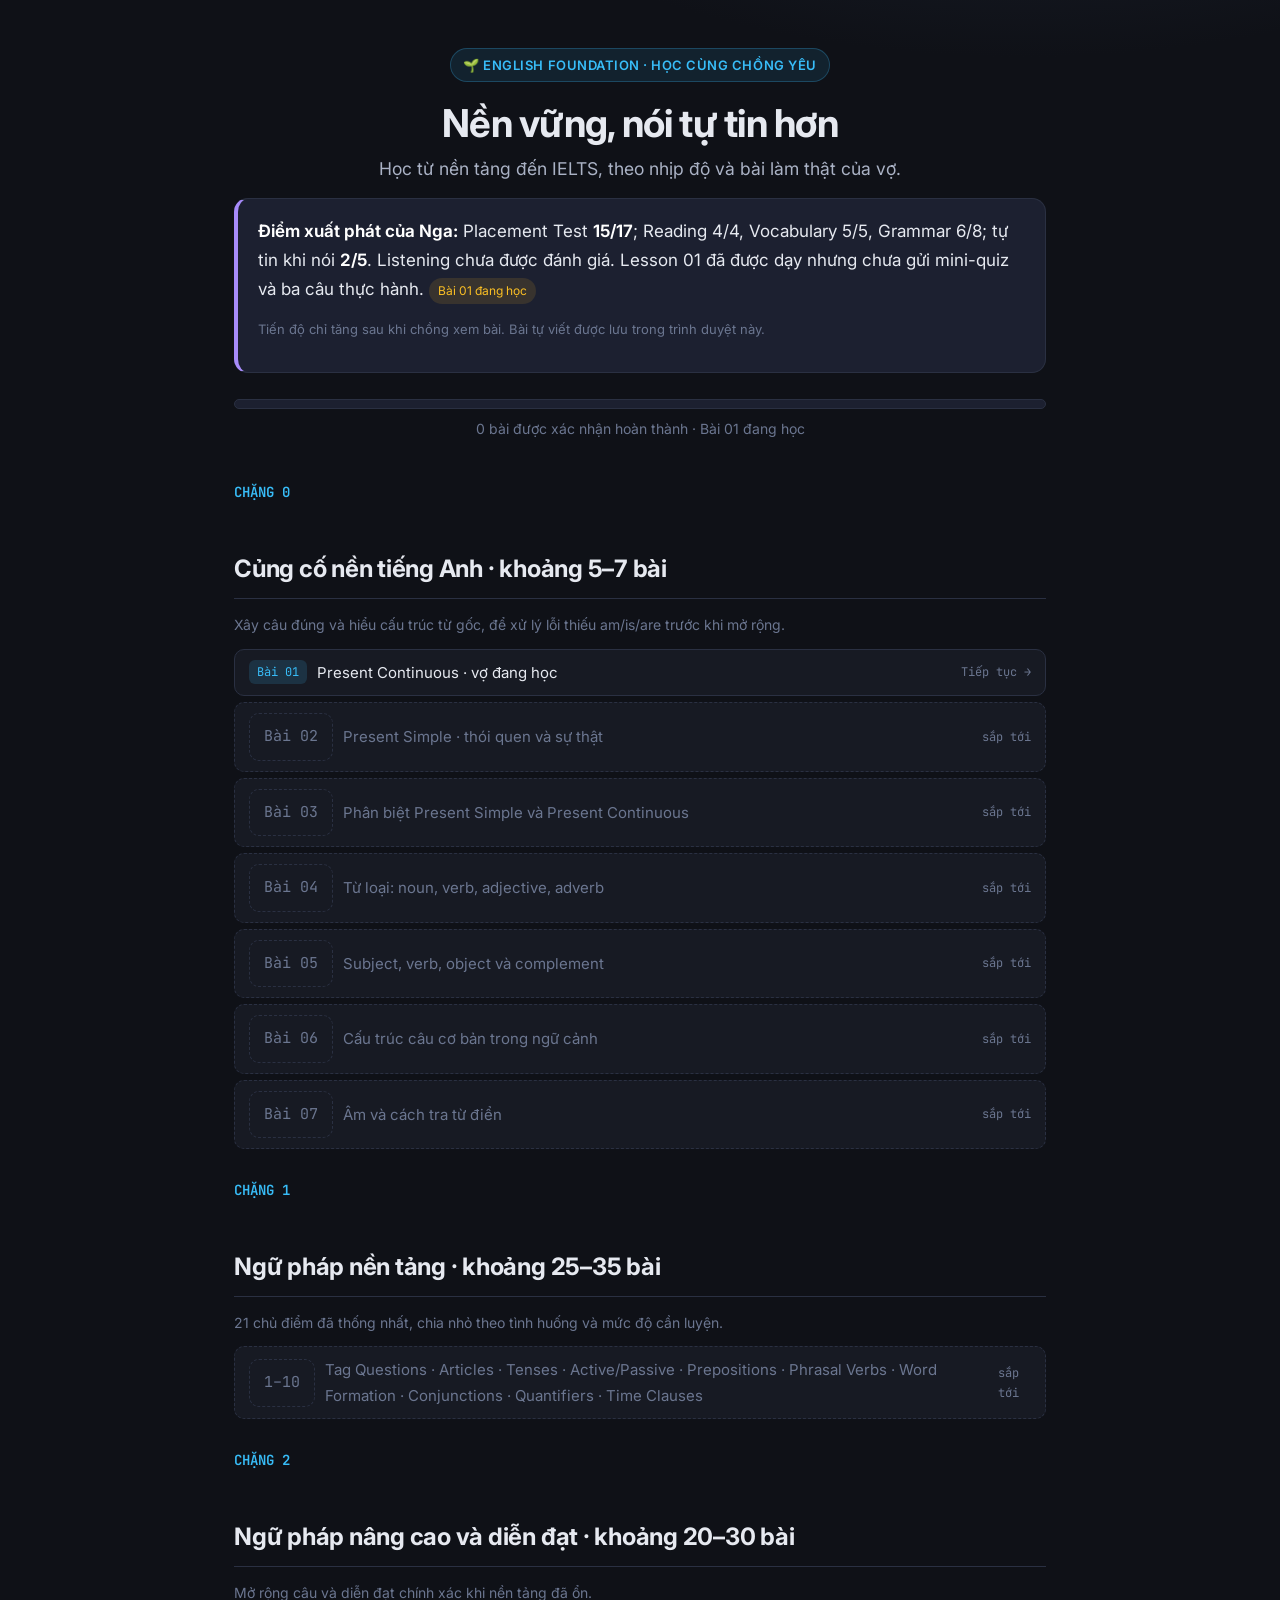
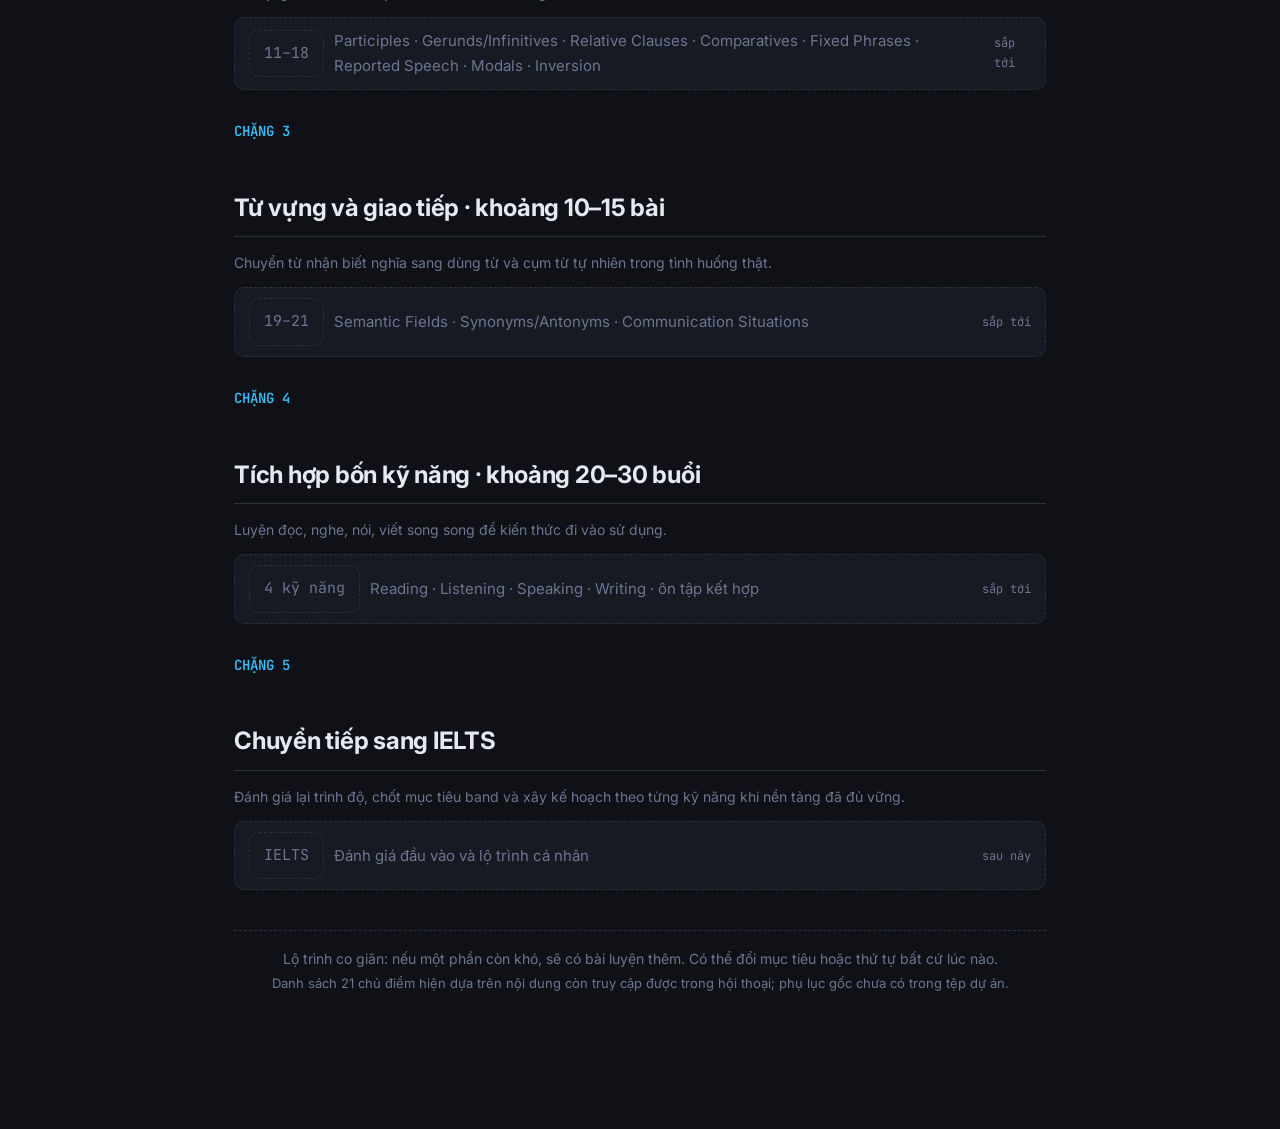
==== lessons/index.html @ 1e60ca02 "Bai 01 - Chang 0" ====
<!doctype html>
<html lang="vi">
  <head>
    <meta charset="UTF-8" />
    <meta name="viewport" content="width=device-width, initial-scale=1.0" />
    <title>English Foundation · Lộ trình của Nga</title>
    <link rel="preconnect" href="https://fonts.googleapis.com" />
    <link
      href="https://fonts.googleapis.com/css2?family=Inter:wght@400;500;600;700&family=JetBrains+Mono:wght@400;600&display=swap"
      rel="stylesheet"
    />
    <link rel="stylesheet" href="lesson.css" />
    <style>
      .hero {
        text-align: center;
        margin-bottom: 14px;
      }
      .hero h1 {
        font-size: 2.4rem;
      }
      .progress-wrap {
        margin: 26px 0 40px;
      }
      .progress-bar {
        height: 10px;
        background: var(--bg-card);
        border-radius: 999px;
        overflow: hidden;
        border: 1px solid var(--border);
      }
      .progress-fill {
        height: 100%;
        background: linear-gradient(90deg, var(--accent), var(--accent-2));
        border-radius: 999px;
        transition: width 0.3s;
      }
      .progress-label {
        text-align: center;
        color: var(--text-dim);
        font-size: 14px;
        margin-top: 8px;
      }
      .module {
        margin: 30px 0;
      }
      .module-head {
        display: flex;
        align-items: baseline;
        gap: 12px;
        margin-bottom: 4px;
      }
      .module-num {
        font-family: var(--mono);
        color: var(--accent);
        font-weight: 600;
        font-size: 14px;
      }
      .module-head h2 {
        border: none;
        margin: 14px 0 2px;
        padding: 0;
        font-size: 1.35rem;
      }
      .module-why {
        color: var(--text-dim);
        font-size: 14px;
        margin: 0 0 12px;
      }
      .lessons-list {
        list-style: none;
        padding: 0;
        margin: 0;
      }
      .lessons-list li {
        margin: 6px 0;
      }
      .lessons-list a,
      .lessons-list span.soon {
        display: flex;
        align-items: center;
        gap: 10px;
        padding: 10px 14px;
        border-radius: 10px;
        border: 1px solid var(--border);
        background: var(--bg-soft);
        font-size: 15px;
      }
      .lessons-list a {
        color: var(--text);
      }
      .lessons-list a:hover {
        border-color: var(--accent);
        background: var(--bg-card);
      }
      .lessons-list span.soon {
        color: var(--text-dim);
        border-style: dashed;
      }
      .badge {
        font-family: var(--mono);
        font-size: 12px;
        padding: 2px 8px;
        border-radius: 6px;
        flex-shrink: 0;
      }
      .badge.done {
        background: rgba(74, 222, 128, 0.15);
        color: var(--green);
      }
      .badge.now {
        background: rgba(56, 189, 248, 0.15);
        color: var(--accent);
      }
      .badge.soon {
        background: #232838;
        color: var(--text-dim);
      }
      .lcount {
        margin-left: auto;
        font-size: 12px;
        color: var(--text-dim);
        font-family: var(--mono);
      }
      .intro-card {
        background: var(--bg-card);
        border: 1px solid var(--border);
        border-left: 4px solid var(--accent-2);
        border-radius: var(--radius);
        padding: 18px 20px;
        margin-bottom: 10px;
      }
      .status-pill {
        display: inline-flex;
        padding: 3px 9px;
        border-radius: 999px;
        background: rgba(251, 191, 36, 0.12);
        color: var(--amber);
        font-size: 12px;
      }
      .tiny {
        font-size: 13px;
        color: var(--text-dim);
      }
    </style>
  </head>
  <body>
    <div class="wrap">
      <div class="hero">
        <span class="lesson-tag">🌱 English Foundation · Học cùng chồng yêu</span>
        <h1>Nền vững, nói tự tin hơn</h1>
        <p class="subtitle">
          Học từ nền tảng đến IELTS, theo nhịp độ và bài làm thật của vợ.
        </p>
      </div>
      <div class="intro-card">
        <strong>Điểm xuất phát của Nga:</strong> Placement Test
        <strong>15/17</strong>; Reading 4/4, Vocabulary 5/5, Grammar 6/8; tự tin
        khi nói <strong>2/5</strong>. Listening chưa được đánh giá. Lesson 01 đã
        được dạy nhưng chưa gửi mini-quiz và ba câu thực hành.
        <span class="status-pill" id="lesson-status">Bài 01 đang học</span>
        <p class="tiny">
          Tiến độ chỉ tăng sau khi chồng xem bài. Bài tự viết được lưu trong
          trình duyệt này.
        </p>
      </div>
      <div class="progress-wrap">
        <div class="progress-bar">
          <div class="progress-fill" id="progress" style="width: 0%"></div>
        </div>
        <div class="progress-label" id="progress-label">
          0 bài được xác nhận hoàn thành · Bài 01 đang học
        </div>
      </div>
      <div class="module">
        <div class="module-head"><span class="module-num">CHẶNG 0</span></div>
        <h2>Củng cố nền tiếng Anh · khoảng 5–7 bài</h2>
        <p class="module-why">
          Xây câu đúng và hiểu cấu trúc từ gốc, để xử lý lỗi thiếu am/is/are
          trước khi mở rộng.
        </p>
        <ul class="lessons-list">
          <li>
            <a href="0001-present-continuous.html"
              ><span class="badge now">Bài 01</span> Present Continuous · vợ
              đang học
              <span class="lcount" id="attempt-status">Tiếp tục →</span></a
            >
          </li>
          <li>
            <span class="soon"
              ><span class="badge soon">Bài 02</span> Present Simple · thói quen
              và sự thật <span class="lcount">sắp tới</span></span
            >
          </li>
          <li>
            <span class="soon"
              ><span class="badge soon">Bài 03</span> Phân biệt Present Simple
              và Present Continuous <span class="lcount">sắp tới</span></span
            >
          </li>
          <li>
            <span class="soon"
              ><span class="badge soon">Bài 04</span> Từ loại: noun, verb,
              adjective, adverb <span class="lcount">sắp tới</span></span
            >
          </li>
          <li>
            <span class="soon"
              ><span class="badge soon">Bài 05</span> Subject, verb, object và
              complement <span class="lcount">sắp tới</span></span
            >
          </li>
          <li>
            <span class="soon"
              ><span class="badge soon">Bài 06</span> Cấu trúc câu cơ bản trong
              ngữ cảnh <span class="lcount">sắp tới</span></span
            >
          </li>
          <li>
            <span class="soon"
              ><span class="badge soon">Bài 07</span> Âm và cách tra từ điển
              <span class="lcount">sắp tới</span></span
            >
          </li>
        </ul>
      </div>
      <div class="module">
        <div class="module-head"><span class="module-num">CHẶNG 1</span></div>
        <h2>Ngữ pháp nền tảng · khoảng 25–35 bài</h2>
        <p class="module-why">
          21 chủ điểm đã thống nhất, chia nhỏ theo tình huống và mức độ cần
          luyện.
        </p>
        <ul class="lessons-list">
          <li>
            <span class="soon"
              ><span class="badge soon">1–10</span> Tag Questions · Articles ·
              Tenses · Active/Passive · Prepositions · Phrasal Verbs · Word
              Formation · Conjunctions · Quantifiers · Time Clauses
              <span class="lcount">sắp tới</span></span
            >
          </li>
        </ul>
      </div>
      <div class="module">
        <div class="module-head"><span class="module-num">CHẶNG 2</span></div>
        <h2>Ngữ pháp nâng cao và diễn đạt · khoảng 20–30 bài</h2>
        <p class="module-why">
          Mở rộng câu và diễn đạt chính xác khi nền tảng đã ổn.
        </p>
        <ul class="lessons-list">
          <li>
            <span class="soon"
              ><span class="badge soon">11–18</span> Participles ·
              Gerunds/Infinitives · Relative Clauses · Comparatives · Fixed
              Phrases · Reported Speech · Modals · Inversion
              <span class="lcount">sắp tới</span></span
            >
          </li>
        </ul>
      </div>
      <div class="module">
        <div class="module-head"><span class="module-num">CHẶNG 3</span></div>
        <h2>Từ vựng và giao tiếp · khoảng 10–15 bài</h2>
        <p class="module-why">
          Chuyển từ nhận biết nghĩa sang dùng từ và cụm từ tự nhiên trong tình
          huống thật.
        </p>
        <ul class="lessons-list">
          <li>
            <span class="soon"
              ><span class="badge soon">19–21</span> Semantic Fields ·
              Synonyms/Antonyms · Communication Situations
              <span class="lcount">sắp tới</span></span
            >
          </li>
        </ul>
      </div>
      <div class="module">
        <div class="module-head"><span class="module-num">CHẶNG 4</span></div>
        <h2>Tích hợp bốn kỹ năng · khoảng 20–30 buổi</h2>
        <p class="module-why">
          Luyện đọc, nghe, nói, viết song song để kiến thức đi vào sử dụng.
        </p>
        <ul class="lessons-list">
          <li>
            <span class="soon"
              ><span class="badge soon">4 kỹ năng</span> Reading · Listening ·
              Speaking · Writing · ôn tập kết hợp
              <span class="lcount">sắp tới</span></span
            >
          </li>
        </ul>
      </div>
      <div class="module">
        <div class="module-head"><span class="module-num">CHẶNG 5</span></div>
        <h2>Chuyển tiếp sang IELTS</h2>
        <p class="module-why">
          Đánh giá lại trình độ, chốt mục tiêu band và xây kế hoạch theo từng kỹ
          năng khi nền tảng đã đủ vững.
        </p>
        <ul class="lessons-list">
          <li>
            <span class="soon"
              ><span class="badge soon">IELTS</span> Đánh giá đầu vào và lộ
              trình cá nhân <span class="lcount">sau này</span></span
            >
          </li>
        </ul>
      </div>
      <p class="try-it" style="text-align: center; margin-top: 40px">
        Lộ trình co giãn: nếu một phần còn khó, sẽ có bài luyện thêm. Có thể đổi
        mục tiêu hoặc thứ tự bất cứ lúc nào.<br /><span class="tiny"
          >Danh sách 21 chủ điểm hiện dựa trên nội dung còn truy cập được trong
          hội thoại; phụ lục gốc chưa có trong tệp dự án.</span
        >
      </p>
    </div>
    <script>
      (() => {
        const key = "ielts-foundation-progress-v1";
        let s = {};
        try {
          s = JSON.parse(localStorage.getItem(key) || "{}");
        } catch {}
        const a = s.lesson01 || {},
          label = document.getElementById("attempt-status"),
          pill = document.getElementById("lesson-status");
        if (a.submitted) {
          label.textContent = "Đã lưu · chờ vợ gửi chồng";
          pill.textContent = "Bài 01 đã lưu";
        }
        if (a.reviewedComplete) {
          label.textContent = "Đã hoàn thành ✓";
          pill.textContent = "Bài 01 hoàn thành";
          pill.style.background = "rgba(74,222,128,.15)";
          pill.style.color = "var(--green)";
          document.getElementById("progress").style.width = "1%";
          document.getElementById("progress-label").textContent =
            "1 bài được xác nhận hoàn thành · lộ trình tiếp tục co giãn";
        } else
          document.getElementById("progress-label").textContent = a.submitted
            ? "Bài 01 đã lưu trên thiết bị · đang chờ chồng đánh giá · chưa tính hoàn thành"
            : "0 bài được xác nhận hoàn thành · Bài 01 đang học";
      })();
    </script>
  </body>
</html>
---- lessons/lesson.css ----
/* ===== lesson.css — style dùng chung cho mọi bài học SQL ===== */
:root {
  --bg: #0f1117;
  --bg-soft: #171a23;
  --bg-card: #1c2030;
  --border: #2a3042;
  --text: #e6e9f0;
  --text-soft: #aab2c5;
  --text-dim: #6b7690;
  --accent: #38bdf8; /* xanh dương sáng — màu chủ đạo */
  --accent-2: #a78bfa; /* tím — phụ */
  --green: #4ade80;
  --amber: #fbbf24;
  --red: #f87171;
  --pink: #f472b6;
  --radius: 14px;
  --mono:
    "JetBrains Mono", "SF Mono", "Fira Code", ui-monospace, Menlo, monospace;
  --sans:
    "Inter", -apple-system, BlinkMacSystemFont, "Segoe UI", Roboto, sans-serif;
}

* {
  box-sizing: border-box;
}

html {
  scroll-behavior: smooth;
}

body {
  margin: 0;
  font-family: var(--sans);
  background: radial-gradient(
    1200px 600px at 80% -10%,
    #1d2433 0%,
    var(--bg) 55%
  );
  color: var(--text);
  line-height: 1.7;
  font-size: 17px;
  -webkit-font-smoothing: antialiased;
}

.wrap {
  max-width: 860px;
  margin: 0 auto;
  padding: 48px 24px 120px;
}

/* ----- header bài học ----- */
.lesson-tag {
  display: inline-flex;
  align-items: center;
  gap: 8px;
  font-size: 13px;
  font-weight: 600;
  letter-spacing: 0.04em;
  text-transform: uppercase;
  color: var(--accent);
  background: rgba(56, 189, 248, 0.1);
  border: 1px solid rgba(56, 189, 248, 0.25);
  padding: 5px 12px;
  border-radius: 999px;
}
h1 {
  font-size: 2.1rem;
  line-height: 1.2;
  margin: 18px 0 8px;
  letter-spacing: -0.02em;
}
.subtitle {
  color: var(--text-soft);
  font-size: 1.1rem;
  margin: 0 0 8px;
}
.meta-line {
  color: var(--text-dim);
  font-size: 0.92rem;
  margin-bottom: 28px;
}

h2 {
  font-size: 1.5rem;
  margin: 44px 0 14px;
  letter-spacing: -0.01em;
  padding-bottom: 8px;
  border-bottom: 1px solid var(--border);
}
h3 {
  font-size: 1.2rem;
  margin: 30px 0 10px;
  color: #f0f2f7;
}
p {
  margin: 14px 0;
  color: var(--text);
}
a {
  color: var(--accent);
  text-decoration: none;
  border-bottom: 1px solid rgba(56, 189, 248, 0.3);
}
a:hover {
  border-bottom-color: var(--accent);
}
strong {
  color: #fff;
  font-weight: 650;
}
ul,
ol {
  padding-left: 22px;
}
li {
  margin: 7px 0;
}
code {
  font-family: var(--mono);
  font-size: 0.9em;
  background: #232838;
  color: #ffd9a8;
  padding: 2px 6px;
  border-radius: 6px;
}

/* ----- khối code + nút copy ----- */
.code-block {
  position: relative;
  margin: 20px 0;
}
/* Thanh header của khối code: nhãn ngôn ngữ bên trái + nút Copy bên phải */
.code-block > .code-label {
  display: flex;
  align-items: center;
  gap: 12px;
  font-family: var(--mono);
  font-size: 12px;
  color: var(--text-dim);
  background: #11141d;
  border: 1px solid var(--border);
  border-bottom: none;
  padding: 6px 10px 6px 14px;
  border-radius: 10px 10px 0 0;
}
pre {
  margin: 0;
  background: #11141d;
  border: 1px solid var(--border);
  border-radius: 10px;
  padding: 18px 18px;
  overflow-x: auto;
  font-family: var(--mono);
  font-size: 14.5px;
  line-height: 1.65;
}
/* Khi có header phía trên: bỏ bo góc trên + viền trên của pre cho liền mạch */
.code-block > .code-label + pre {
  border-top: none;
  border-radius: 0 0 10px 10px;
}
pre code {
  background: none;
  color: #e6e9f0;
  padding: 0;
  font-size: inherit;
}
/* tô màu SQL nhẹ qua class thủ công */
.kw {
  color: #7dd3fc;
  font-weight: 600;
} /* keyword */
.fn {
  color: #c4b5fd;
} /* function */
.str {
  color: #86efac;
} /* string */
.num {
  color: #fca5a5;
} /* number */
.cmt {
  color: #5b6478;
  font-style: italic;
} /* comment tiếng Việt */
.tbl {
  color: #fcd34d;
} /* tên bảng/cột nhấn */

/* Nút Copy nằm GỌN trong thanh header, đẩy sang phải, cách lề một chút */
.copy-btn {
  margin-left: auto;
  flex-shrink: 0;
  line-height: 1;
  font-family: var(--sans);
  font-size: 12px;
  font-weight: 600;
  color: var(--text-soft);
  background: #232838;
  border: 1px solid var(--border);
  padding: 4px 10px;
  border-radius: 7px;
  cursor: pointer;
  transition: all 0.15s;
}
.copy-btn:hover {
  color: #fff;
  border-color: var(--accent);
}
.copy-btn.copied {
  color: var(--green);
  border-color: var(--green);
}

/* ----- callout ----- */
.callout {
  border-radius: var(--radius);
  padding: 16px 18px;
  margin: 22px 0;
  border: 1px solid var(--border);
  background: var(--bg-card);
}
.callout .ct {
  font-weight: 700;
  margin-bottom: 6px;
  display: flex;
  align-items: center;
  gap: 8px;
}
.callout p:first-of-type {
  margin-top: 0;
}
.callout p:last-child {
  margin-bottom: 0;
}
.callout.why {
  border-left: 4px solid var(--accent);
}
.callout.warn {
  border-left: 4px solid var(--amber);
  background: rgba(251, 191, 36, 0.06);
}
.callout.danger {
  border-left: 4px solid var(--red);
  background: rgba(248, 113, 113, 0.06);
}
.callout.tip {
  border-left: 4px solid var(--green);
  background: rgba(74, 222, 128, 0.06);
}
.callout.bridge {
  border-left: 4px solid var(--accent-2);
  background: rgba(167, 139, 250, 0.07);
}

/* ----- bảng minh hoạ dữ liệu ----- */
table.data {
  border-collapse: collapse;
  width: 100%;
  margin: 18px 0;
  font-size: 14.5px;
}
table.data th,
table.data td {
  border: 1px solid var(--border);
  padding: 8px 12px;
  text-align: left;
}
table.data th {
  background: #20283b;
  color: #cbd5e1;
  font-weight: 600;
}
table.data td {
  font-family: var(--mono);
  color: var(--text-soft);
}
table.data tr:nth-child(even) td {
  background: rgba(255, 255, 255, 0.015);
}
.nullcell {
  color: var(--text-dim);
  font-style: italic;
}

/* ----- quiz tương tác ----- */
.quiz {
  background: var(--bg-card);
  border: 1px solid var(--border);
  border-radius: var(--radius);
  padding: 22px;
  margin: 26px 0;
}
.quiz h3 {
  margin-top: 0;
}
.quiz .q {
  font-weight: 600;
  margin: 14px 0 10px;
}
.quiz .opt {
  display: block;
  width: 100%;
  text-align: left;
  margin: 8px 0;
  padding: 12px 14px;
  background: var(--bg-soft);
  border: 1px solid var(--border);
  border-radius: 10px;
  color: var(--text);
  font-family: var(--sans);
  font-size: 15px;
  cursor: pointer;
  transition: all 0.15s;
}
.quiz .opt:hover {
  border-color: var(--accent);
}
.quiz .opt.correct {
  border-color: var(--green);
  background: rgba(74, 222, 128, 0.12);
  color: #d9f9e3;
}
.quiz .opt.wrong {
  border-color: var(--red);
  background: rgba(248, 113, 113, 0.1);
  color: #fbd5d5;
}
.quiz .opt.disabled {
  pointer-events: none;
  opacity: 0.9;
}
.quiz .feedback {
  margin-top: 12px;
  padding: 12px 14px;
  border-radius: 10px;
  font-size: 14.5px;
  display: none;
}
.quiz .feedback.show {
  display: block;
}
.quiz .feedback.good {
  background: rgba(74, 222, 128, 0.1);
  border: 1px solid var(--green);
}
.quiz .feedback.bad {
  background: rgba(248, 113, 113, 0.1);
  border: 1px solid var(--red);
}

/* ----- điều hướng cuối bài ----- */
.next-box {
  margin: 40px 0 10px;
  padding: 20px 22px;
  border-radius: var(--radius);
  background: linear-gradient(
    135deg,
    rgba(56, 189, 248, 0.1),
    rgba(167, 139, 250, 0.08)
  );
  border: 1px solid var(--border);
}
.next-box .nl {
  font-size: 13px;
  text-transform: uppercase;
  letter-spacing: 0.05em;
  color: var(--accent);
  font-weight: 700;
}
.next-box .nt {
  font-size: 1.25rem;
  font-weight: 700;
  margin: 6px 0;
}
.next-box .nd {
  color: var(--text-soft);
  margin: 0;
}

.navbar {
  display: flex;
  justify-content: space-between;
  align-items: center;
  gap: 12px;
  margin-top: 30px;
  padding-top: 20px;
  border-top: 1px solid var(--border);
}
.navbar a {
  display: inline-flex;
  align-items: center;
  gap: 6px;
  padding: 9px 16px;
  border-radius: 10px;
  border: 1px solid var(--border);
  color: var(--text-soft);
  font-size: 14px;
  font-weight: 600;
}
.navbar a:hover {
  color: #fff;
  border-color: var(--accent);
  background: var(--bg-card);
}
.navbar a.disabled {
  opacity: 0.35;
  pointer-events: none;
}

/* ----- nút 🏠 nổi (do lesson-enhance.js chèn) ----- */
.home-fab {
  position: fixed;
  bottom: 24px;
  right: 24px;
  z-index: 50;
  width: 50px;
  height: 50px;
  border-radius: 50%;
  display: flex;
  align-items: center;
  justify-content: center;
  background: var(--bg-card);
  border: 1px solid var(--border);
  font-size: 22px;
  text-decoration: none;
  box-shadow: 0 8px 24px rgba(0, 0, 0, 0.4);
  transition: all 0.15s;
}
.home-fab:hover {
  border-color: var(--accent);
  transform: translateY(-2px);
}

.checklist {
  list-style: none;
  padding-left: 0;
}
.checklist li {
  padding-left: 30px;
  position: relative;
}
.checklist li::before {
  content: "✓";
  position: absolute;
  left: 0;
  color: var(--green);
  font-weight: 700;
}

.try-it {
  font-size: 14px;
  color: var(--text-dim);
  margin-top: 26px;
  padding-top: 16px;
  border-top: 1px dashed var(--border);
}

/* ----- print-friendly ----- */
@media print {
  body {
    background: #fff;
    color: #111;
  }
  .home-fab,
  .copy-btn,
  .navbar {
    display: none;
  }
  pre,
  .callout,
  .quiz,
  table.data th {
    background: #f5f5f5 !important;
    color: #111 !important;
  }
  a {
    color: #06c;
  }
}
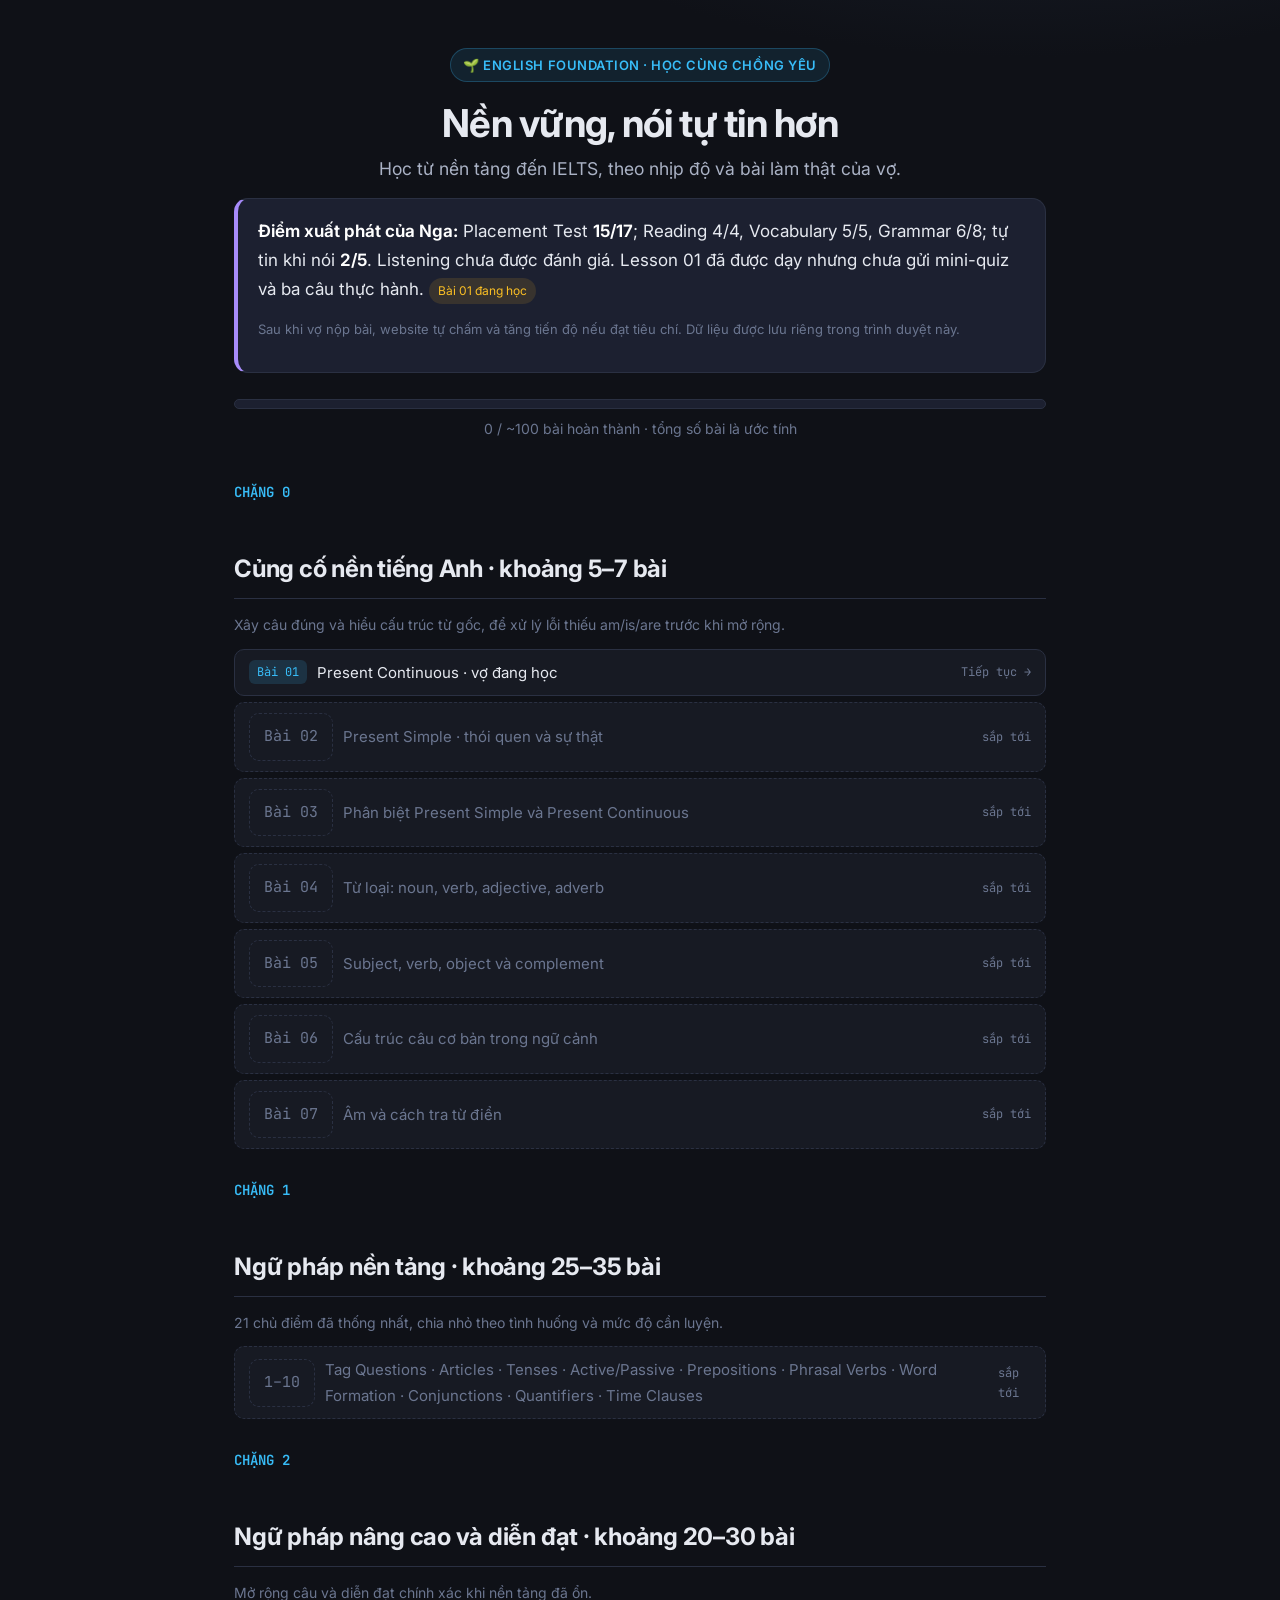
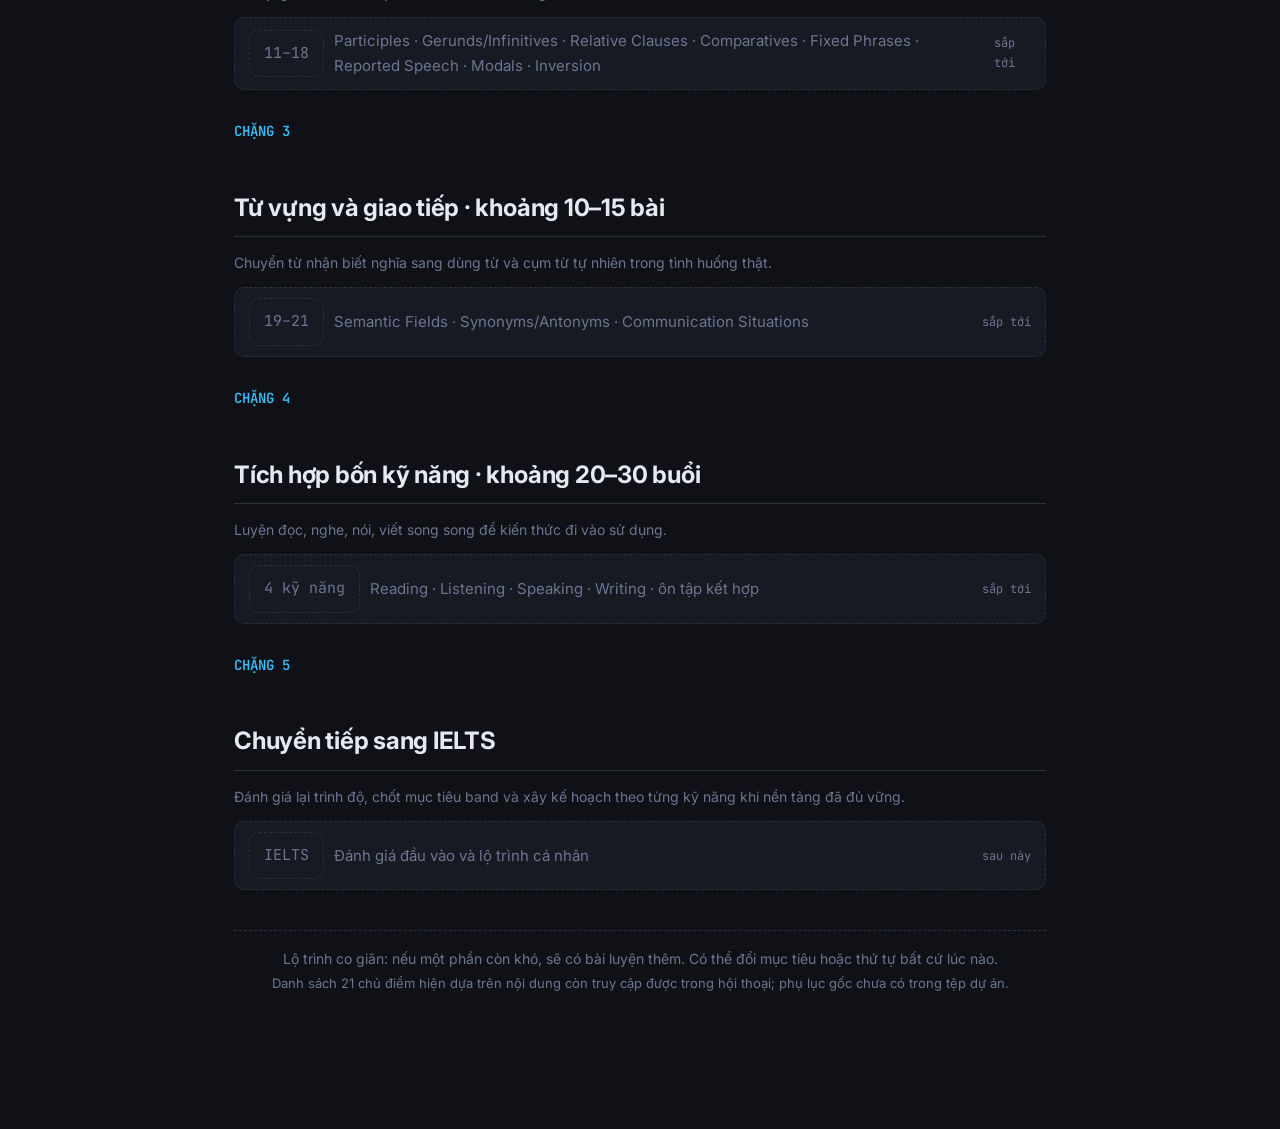
==== commit cb92ac12: "Update lesson content and progress tracking for improved user experience" ====
--- a/lessons/index.html
+++ b/lessons/index.html
@@ -146,7 +146,9 @@
   <body>
     <div class="wrap">
       <div class="hero">
-        <span class="lesson-tag">🌱 English Foundation · Học cùng chồng yêu</span>
+        <span class="lesson-tag"
+          >🌱 English Foundation · Học cùng chồng yêu</span
+        >
         <h1>Nền vững, nói tự tin hơn</h1>
         <p class="subtitle">
           Học từ nền tảng đến IELTS, theo nhịp độ và bài làm thật của vợ.
@@ -159,8 +161,8 @@
         được dạy nhưng chưa gửi mini-quiz và ba câu thực hành.
         <span class="status-pill" id="lesson-status">Bài 01 đang học</span>
         <p class="tiny">
-          Tiến độ chỉ tăng sau khi chồng xem bài. Bài tự viết được lưu trong
-          trình duyệt này.
+          Sau khi vợ nộp bài, website tự chấm và tăng tiến độ nếu đạt tiêu chí.
+          Dữ liệu được lưu riêng trong trình duyệt này.
         </p>
       </div>
       <div class="progress-wrap">
@@ -168,7 +170,7 @@
           <div class="progress-fill" id="progress" style="width: 0%"></div>
         </div>
         <div class="progress-label" id="progress-label">
-          0 bài được xác nhận hoàn thành · Bài 01 đang học
+          0 / ~100 bài hoàn thành · Bài 01 đang học
         </div>
       </div>
       <div class="module">
@@ -318,30 +320,45 @@
     </div>
     <script>
       (() => {
-        const key = "ielts-foundation-progress-v1";
+        const key = "ielts-foundation-progress-v1",
+          target = 100,
+          lessonId = "lesson01-present-continuous";
         let s = {};
         try {
           s = JSON.parse(localStorage.getItem(key) || "{}");
         } catch {}
         const a = s.lesson01 || {},
+          completed = s.completedLessonIds || [];
+        if (
+          (a.reviewedComplete || a.completed) &&
+          !completed.includes(lessonId)
+        )
+          completed.push(lessonId);
+        const count = completed.length,
+          pct = Math.min(100, Math.round((count / target) * 100)),
           label = document.getElementById("attempt-status"),
           pill = document.getElementById("lesson-status");
-        if (a.submitted) {
-          label.textContent = "Đã lưu · chờ vợ gửi chồng";
-          pill.textContent = "Bài 01 đã lưu";
-        }
-        if (a.reviewedComplete) {
-          label.textContent = "Đã hoàn thành ✓";
+        document.getElementById("progress").style.width = pct + "%";
+        document.getElementById("progress-label").textContent =
+          count + " / ~" + target + " bài hoàn thành · tổng số bài là ước tính";
+        if (completed.includes(lessonId)) {
+          label.textContent = "Đã tự chấm đạt ✓";
           pill.textContent = "Bài 01 hoàn thành";
           pill.style.background = "rgba(74,222,128,.15)";
           pill.style.color = "var(--green)";
-          document.getElementById("progress").style.width = "1%";
+        } else if (a.submitted) {
+          label.textContent = "Đã tự chấm · cần làm lại";
+          pill.textContent = "Bài 01 cần luyện tiếp";
           document.getElementById("progress-label").textContent =
-            "1 bài được xác nhận hoàn thành · lộ trình tiếp tục co giãn";
-        } else
-          document.getElementById("progress-label").textContent = a.submitted
-            ? "Bài 01 đã lưu trên thiết bị · đang chờ chồng đánh giá · chưa tính hoàn thành"
-            : "0 bài được xác nhận hoàn thành · Bài 01 đang học";
+            count +
+            " / ~" +
+            target +
+            " bài hoàn thành · Bài 01 chưa đạt tiêu chí";
+        }
+        localStorage.setItem(
+          key,
+          JSON.stringify({ ...s, completedLessonIds: completed }),
+        );
       })();
     </script>
   </body>
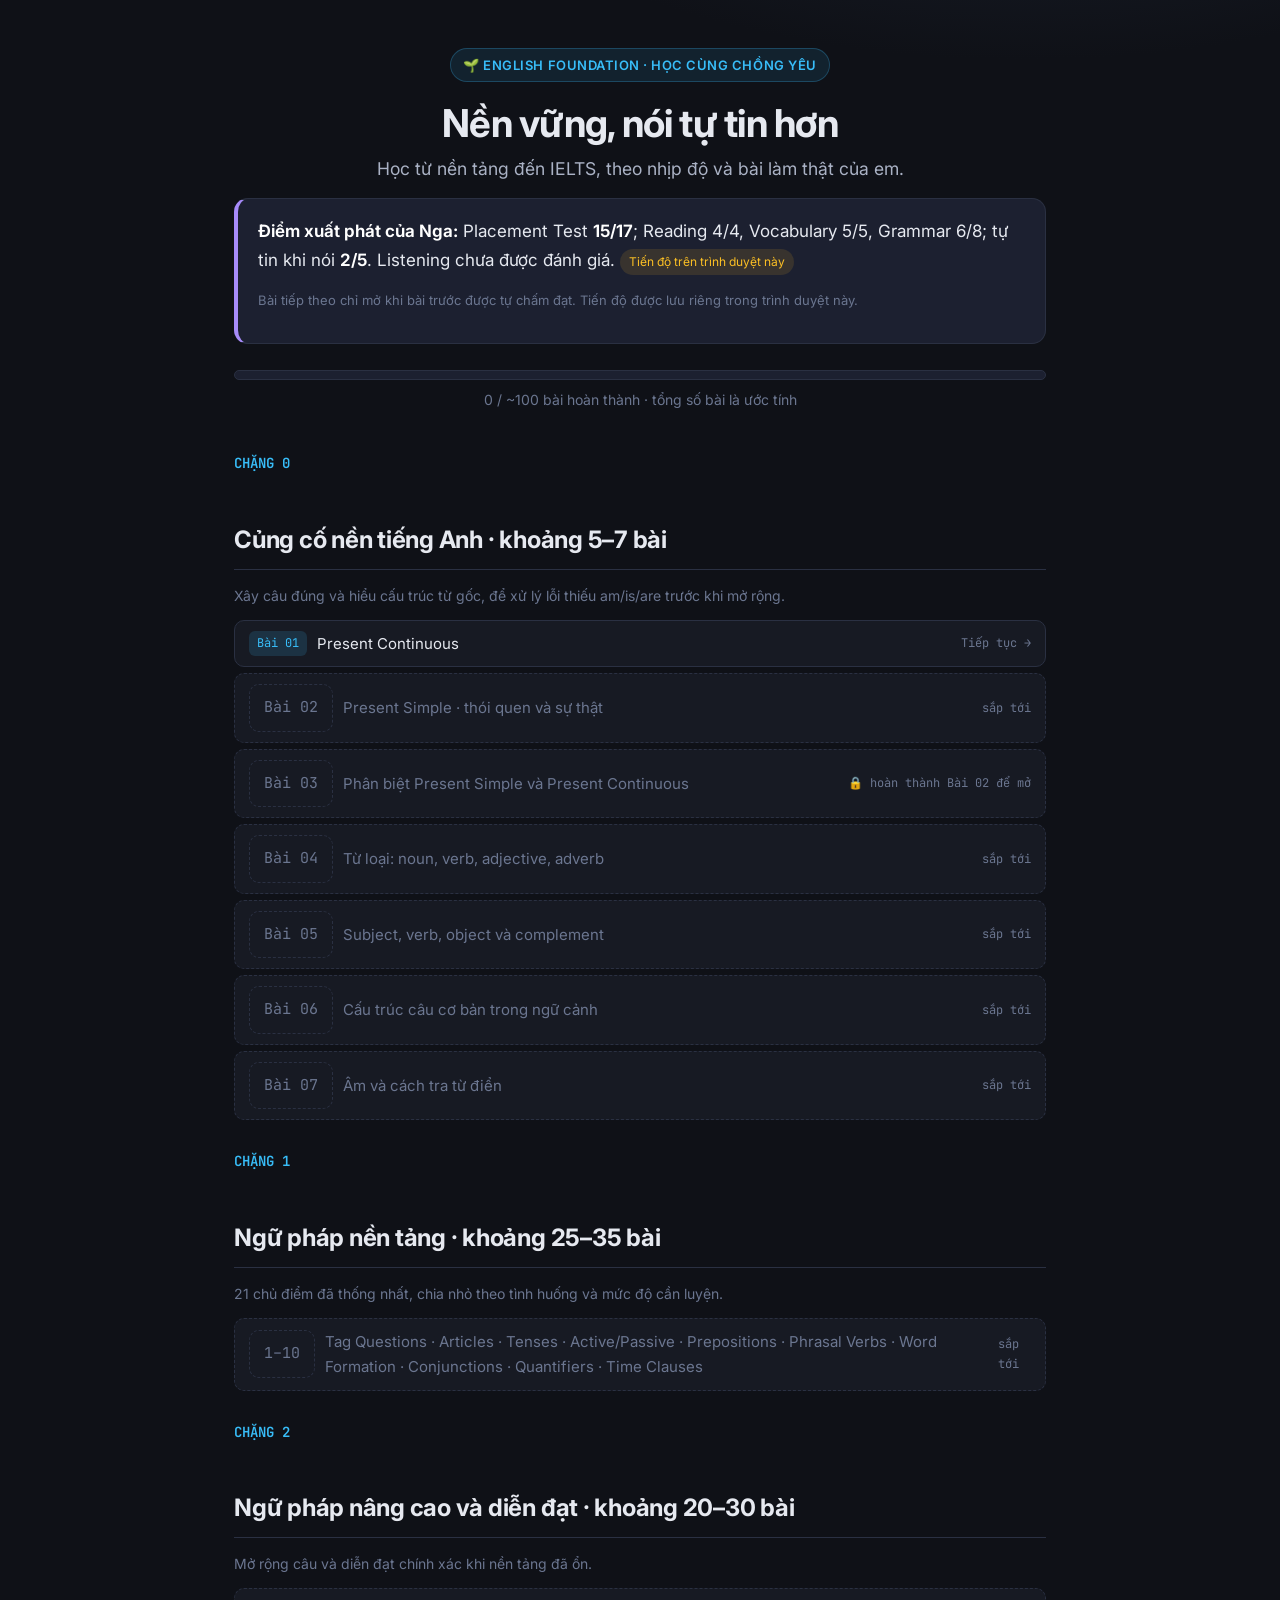
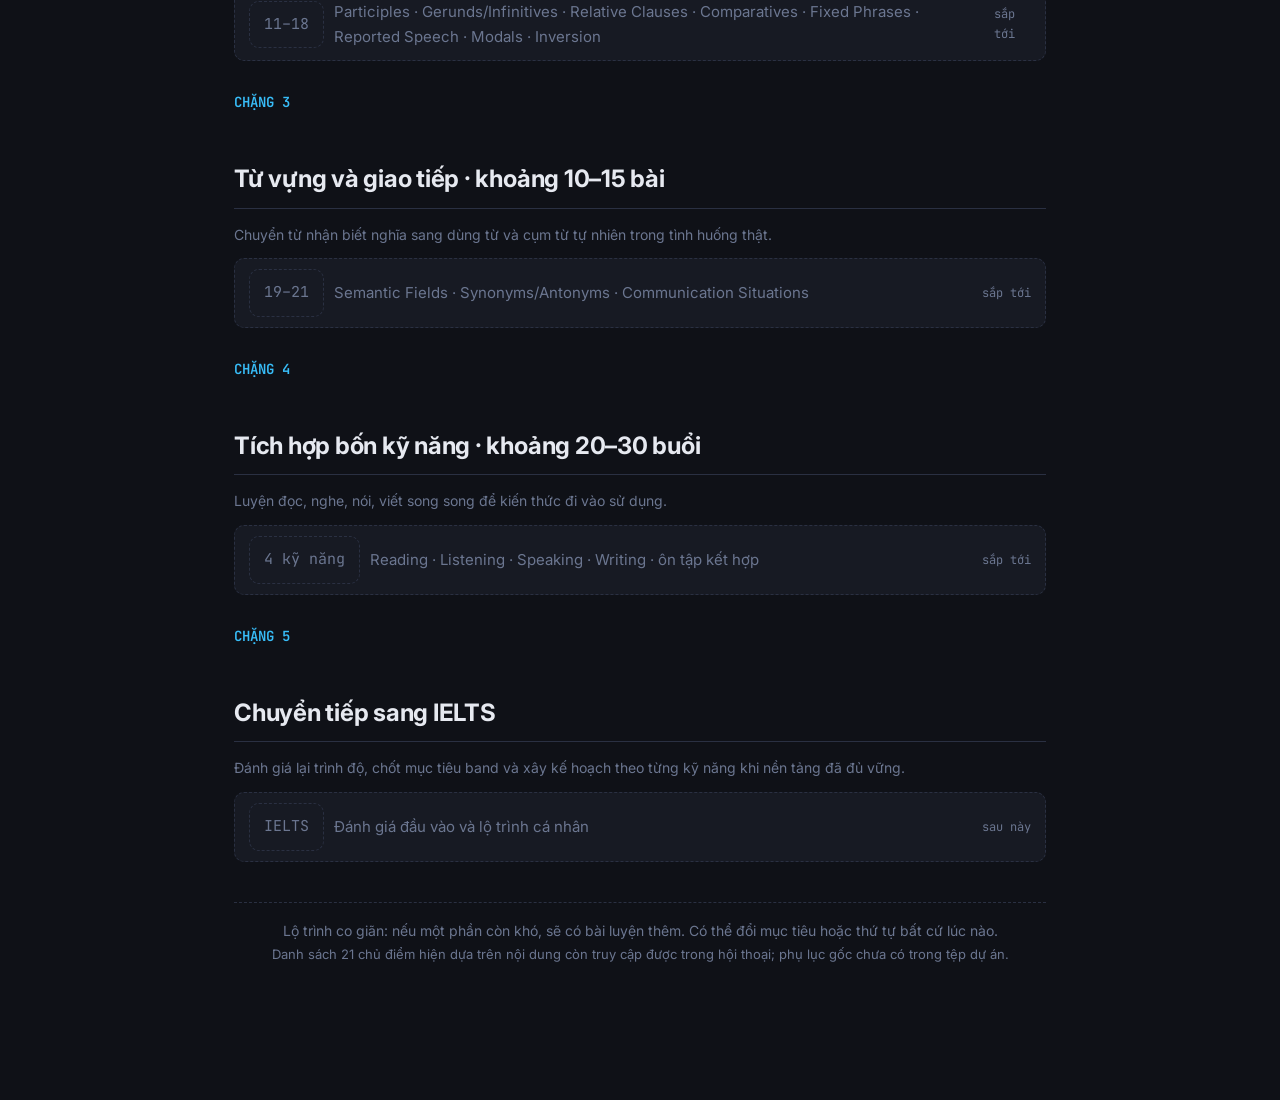
==== commit adb4aaf3: "Bai 03 - Chang 0" ====
--- a/lessons/index.html
+++ b/lessons/index.html
@@ -85,6 +85,9 @@
         background: var(--bg-soft);
         font-size: 15px;
       }
+      .lessons-list [hidden] {
+        display: none !important;
+      }
       .lessons-list a {
         color: var(--text);
       }
@@ -151,18 +154,19 @@
         >
         <h1>Nền vững, nói tự tin hơn</h1>
         <p class="subtitle">
-          Học từ nền tảng đến IELTS, theo nhịp độ và bài làm thật của vợ.
+          Học từ nền tảng đến IELTS, theo nhịp độ và bài làm thật của em.
         </p>
       </div>
       <div class="intro-card">
         <strong>Điểm xuất phát của Nga:</strong> Placement Test
         <strong>15/17</strong>; Reading 4/4, Vocabulary 5/5, Grammar 6/8; tự tin
-        khi nói <strong>2/5</strong>. Listening chưa được đánh giá. Lesson 01 đã
-        được dạy nhưng chưa gửi mini-quiz và ba câu thực hành.
-        <span class="status-pill" id="lesson-status">Bài 01 đang học</span>
+        khi nói <strong>2/5</strong>. Listening chưa được đánh giá.
+        <span class="status-pill" id="lesson-status"
+          >Tiến độ trên trình duyệt này</span
+        >
         <p class="tiny">
-          Sau khi vợ nộp bài, website tự chấm và tăng tiến độ nếu đạt tiêu chí.
-          Dữ liệu được lưu riêng trong trình duyệt này.
+          Bài tiếp theo chỉ mở khi bài trước được tự chấm đạt. Tiến độ được lưu
+          riêng trong trình duyệt này.
         </p>
       </div>
       <div class="progress-wrap">
@@ -182,22 +186,28 @@
         </p>
         <ul class="lessons-list">
           <li>
-            <a href="0001-present-continuous.html"
-              ><span class="badge now">Bài 01</span> Present Continuous · vợ
-              đang học
+            <a id="lesson01-link" href="0001-present-continuous.html"
+              ><span class="badge now">Bài 01</span> Present Continuous
               <span class="lcount" id="attempt-status">Tiếp tục →</span></a
             >
           </li>
           <li>
-            <span class="soon"
+            <span
+              class="soon"
+              data-href="0002-present-simple.html"
+              data-requires="lesson01-present-continuous"
               ><span class="badge soon">Bài 02</span> Present Simple · thói quen
               và sự thật <span class="lcount">sắp tới</span></span
             >
           </li>
           <li>
-            <span class="soon"
+            <span
+              class="soon"
+              data-href="0003-present-simple-continuous.html"
+              data-requires="lesson02-present-simple"
               ><span class="badge soon">Bài 03</span> Phân biệt Present Simple
-              và Present Continuous <span class="lcount">sắp tới</span></span
+              và Present Continuous
+              <span class="lcount">🔒 hoàn thành Bài 02 để mở</span></span
             >
           </li>
           <li>
@@ -320,45 +330,98 @@
     </div>
     <script>
       (() => {
-        const key = "ielts-foundation-progress-v1",
-          target = 100,
-          lessonId = "lesson01-present-continuous";
-        let s = {};
-        try {
-          s = JSON.parse(localStorage.getItem(key) || "{}");
-        } catch {}
-        const a = s.lesson01 || {},
-          completed = s.completedLessonIds || [];
-        if (
-          (a.reviewedComplete || a.completed) &&
-          !completed.includes(lessonId)
-        )
-          completed.push(lessonId);
-        const count = completed.length,
-          pct = Math.min(100, Math.round((count / target) * 100)),
-          label = document.getElementById("attempt-status"),
-          pill = document.getElementById("lesson-status");
-        document.getElementById("progress").style.width = pct + "%";
-        document.getElementById("progress-label").textContent =
-          count + " / ~" + target + " bài hoàn thành · tổng số bài là ước tính";
-        if (completed.includes(lessonId)) {
-          label.textContent = "Đã tự chấm đạt ✓";
-          pill.textContent = "Bài 01 hoàn thành";
-          pill.style.background = "rgba(74,222,128,.15)";
-          pill.style.color = "var(--green)";
-        } else if (a.submitted) {
-          label.textContent = "Đã tự chấm · cần làm lại";
-          pill.textContent = "Bài 01 cần luyện tiếp";
+        const STORAGE_KEY = "ielts-foundation-progress-v1";
+        const TOTAL_LESSON_ESTIMATE = 100;
+        const LESSON_01_ID = "lesson01-present-continuous";
+        const LESSON_02_ID = "lesson02-present-simple";
+        const LESSON_03_ID = "lesson03-present-simple-continuous";
+
+        function readProgress() {
+          try {
+            return JSON.parse(localStorage.getItem(STORAGE_KEY) || "{}");
+          } catch {
+            return {};
+          }
+        }
+
+        function unlockNextLessons(completedLessonIds) {
+          document
+            .querySelectorAll(".lessons-list .soon[data-href][data-requires]")
+            .forEach((lockedItem) => {
+              if (!completedLessonIds.includes(lockedItem.dataset.requires))
+                return;
+
+              const link = document.createElement("a");
+              link.href = lockedItem.dataset.href;
+              link.setAttribute(
+                "aria-label",
+                "Mở " + lockedItem.querySelector(".badge").textContent,
+              );
+
+              const badge = lockedItem.querySelector(".badge");
+              badge.classList.remove("soon");
+              badge.classList.add("now");
+
+              const label = lockedItem.querySelector(".lcount");
+              if (label) label.textContent = "Tiếp tục →";
+
+              while (lockedItem.firstChild)
+                link.appendChild(lockedItem.firstChild);
+              lockedItem.replaceWith(link);
+            });
+        }
+
+        function renderProgress(progress, completedLessonIds) {
+          const count = completedLessonIds.length;
+          const percentage = Math.min(
+            100,
+            Math.round((count / TOTAL_LESSON_ESTIMATE) * 100),
+          );
+          const previousLesson = progress.lesson01 || {};
+          const status = document.getElementById("lesson-status");
+          const lessonOneLabel = document.getElementById("attempt-status");
+
+          document.getElementById("progress").style.width = percentage + "%";
           document.getElementById("progress-label").textContent =
             count +
             " / ~" +
-            target +
-            " bài hoàn thành · Bài 01 chưa đạt tiêu chí";
+            TOTAL_LESSON_ESTIMATE +
+            " bài hoàn thành · tổng số bài là ước tính";
+
+          if (completedLessonIds.includes(LESSON_01_ID)) {
+            lessonOneLabel.textContent = "Đã tự chấm đạt ✓";
+            status.textContent = completedLessonIds.includes(LESSON_03_ID)
+              ? "Bài 03 hoàn thành"
+              : completedLessonIds.includes(LESSON_02_ID)
+                ? "Bài 02 hoàn thành · Bài 03 đã mở"
+                : "Bài 01 hoàn thành";
+            status.style.background = "rgba(74,222,128,.15)";
+            status.style.color = "var(--green)";
+          } else if (previousLesson.submitted) {
+            lessonOneLabel.textContent = "Đã tự chấm · cần làm lại";
+            status.textContent = "Bài 01 cần luyện tiếp";
+          }
         }
-        localStorage.setItem(
-          key,
-          JSON.stringify({ ...s, completedLessonIds: completed }),
-        );
+
+        const progress = readProgress();
+        const completedLessonIds = [
+          ...new Set(progress.completedLessonIds || []),
+        ];
+        const previousLesson = progress.lesson01 || {};
+
+        // Bổ sung ID cũ nếu bài trước đã được lưu hoàn thành theo cấu trúc tiến độ cũ.
+        if (
+          (previousLesson.completed || previousLesson.reviewedComplete) &&
+          !completedLessonIds.includes(LESSON_01_ID)
+        ) {
+          completedLessonIds.push(LESSON_01_ID);
+        }
+
+        progress.completedLessonIds = completedLessonIds;
+        localStorage.setItem(STORAGE_KEY, JSON.stringify(progress));
+
+        unlockNextLessons(completedLessonIds);
+        renderProgress(progress, completedLessonIds);
       })();
     </script>
   </body>
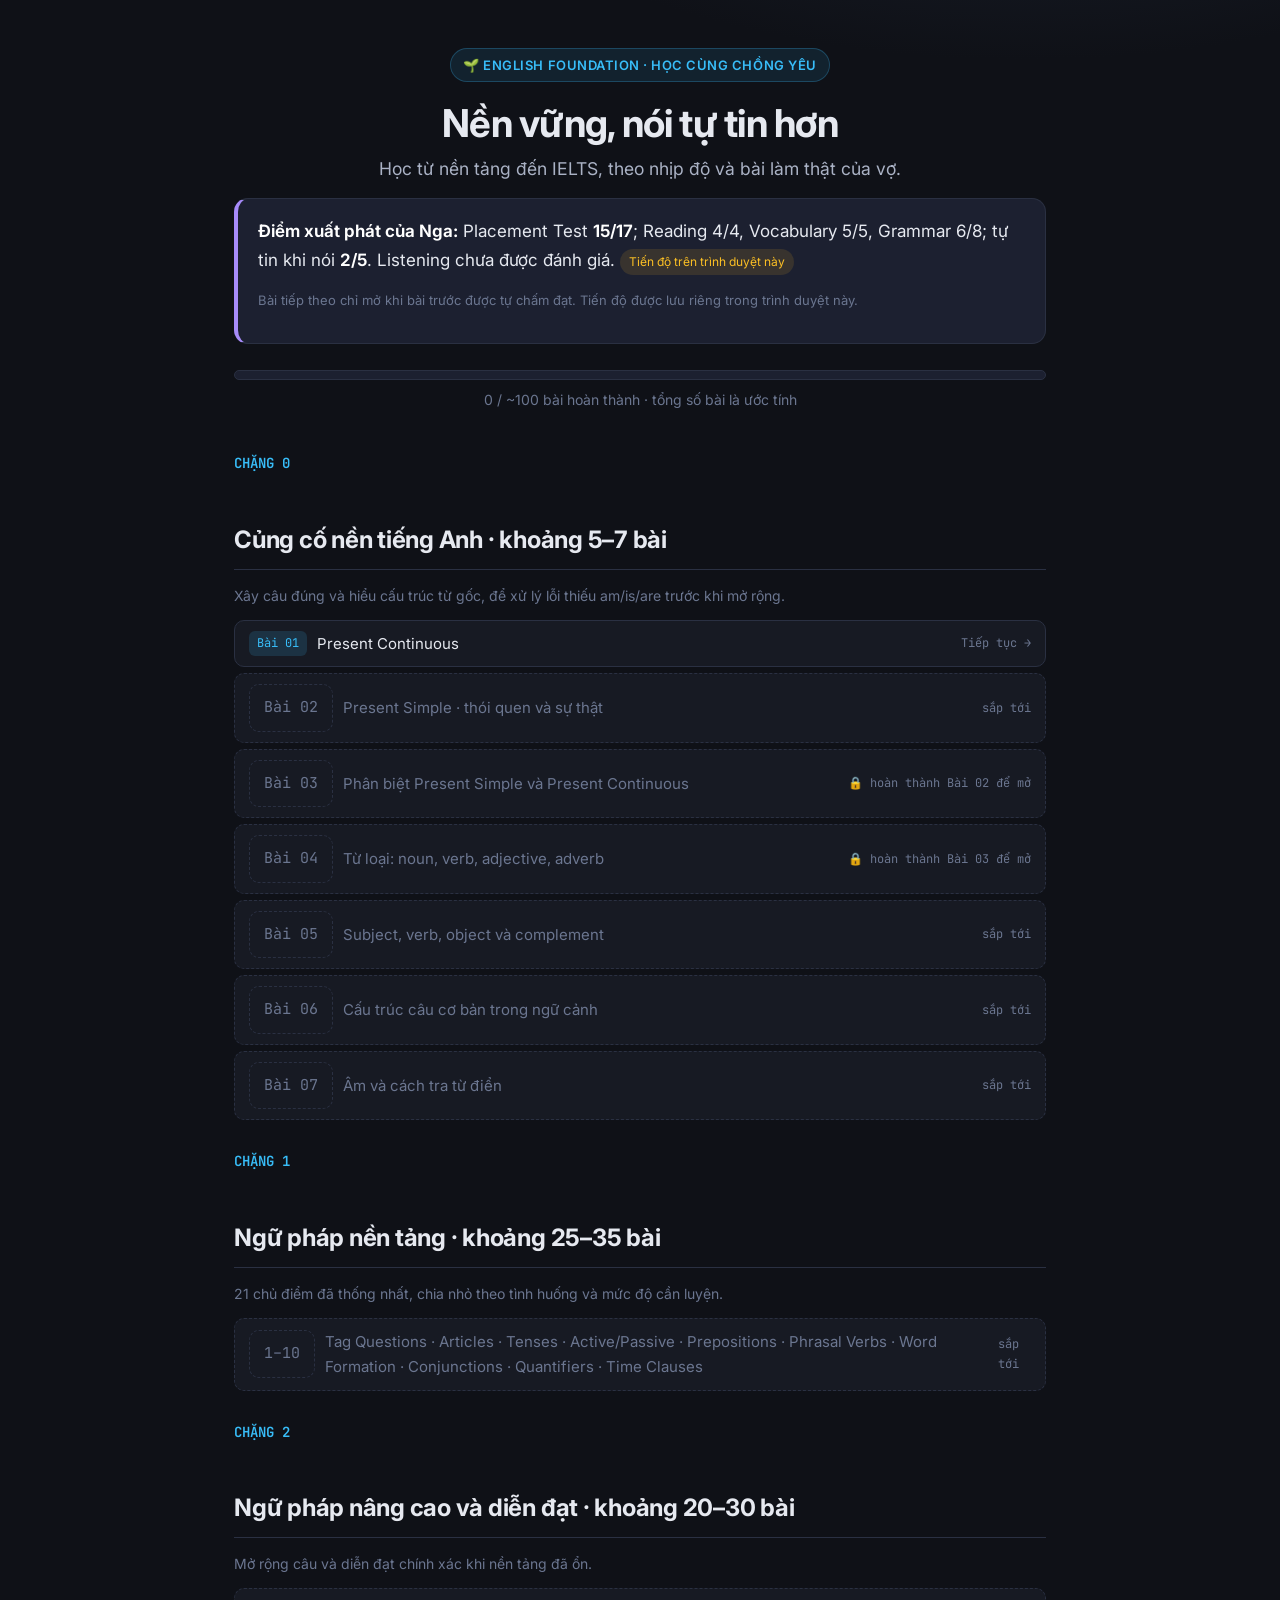
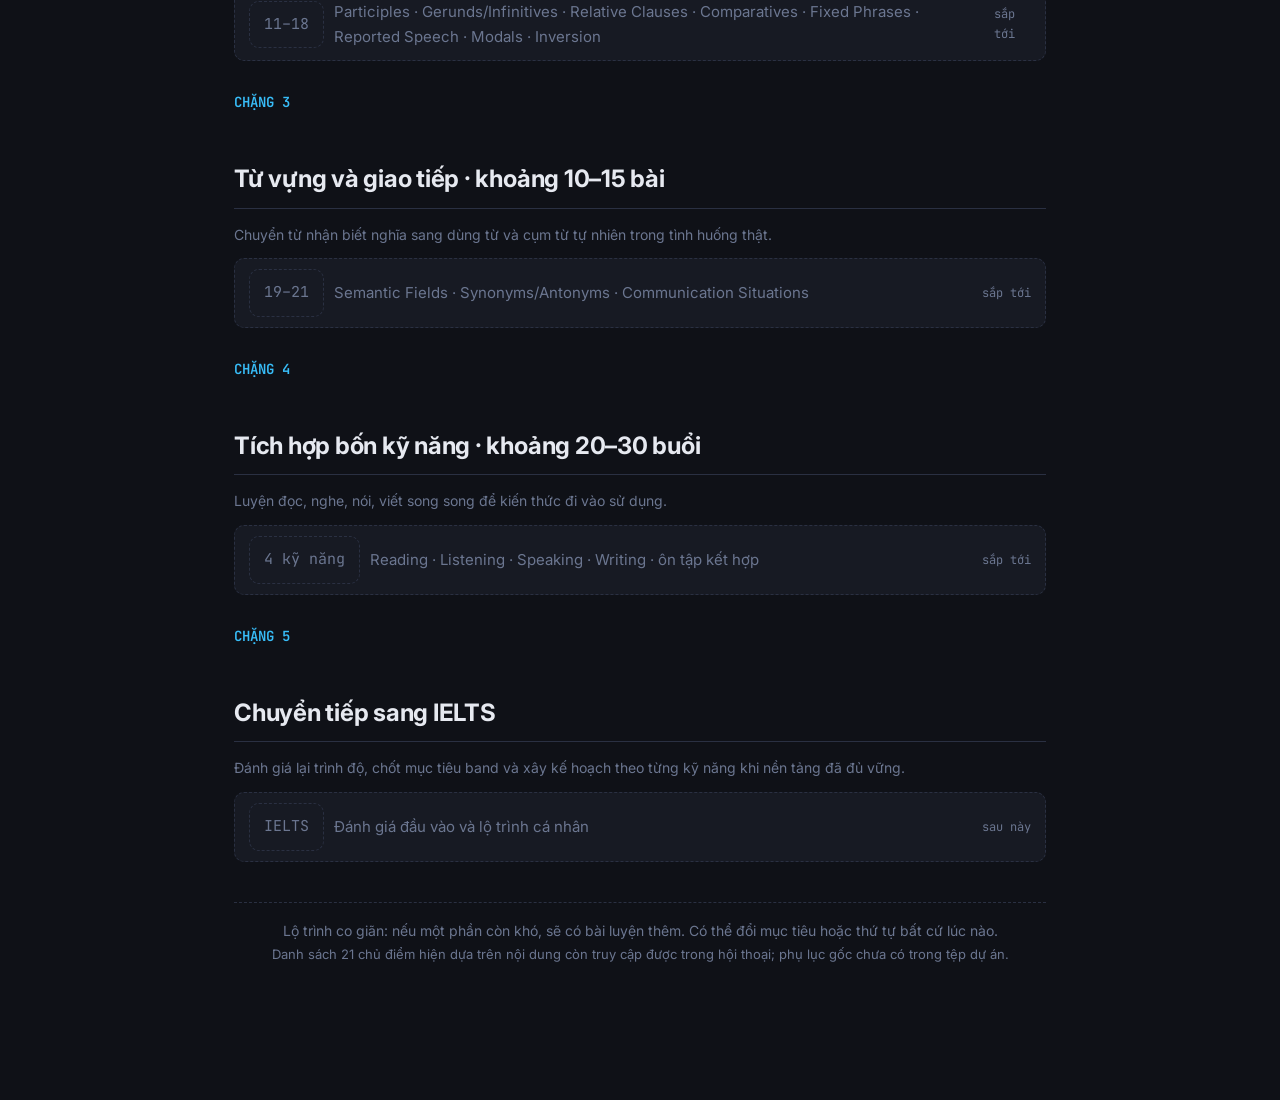
==== commit 239cc459: "Bai 04 - Chang 0" ====
--- a/lessons/index.html
+++ b/lessons/index.html
@@ -154,7 +154,7 @@
         >
         <h1>Nền vững, nói tự tin hơn</h1>
         <p class="subtitle">
-          Học từ nền tảng đến IELTS, theo nhịp độ và bài làm thật của em.
+          Học từ nền tảng đến IELTS, theo nhịp độ và bài làm thật của vợ.
         </p>
       </div>
       <div class="intro-card">
@@ -211,9 +211,13 @@
             >
           </li>
           <li>
-            <span class="soon"
+            <span
+              class="soon"
+              data-href="0004-noun-verb-adjective-adverb.html"
+              data-requires="lesson03-present-simple-continuous"
               ><span class="badge soon">Bài 04</span> Từ loại: noun, verb,
-              adjective, adverb <span class="lcount">sắp tới</span></span
+              adjective, adverb
+              <span class="lcount">🔒 hoàn thành Bài 03 để mở</span></span
             >
           </li>
           <li>
@@ -335,6 +339,7 @@
         const LESSON_01_ID = "lesson01-present-continuous";
         const LESSON_02_ID = "lesson02-present-simple";
         const LESSON_03_ID = "lesson03-present-simple-continuous";
+        const LESSON_04_ID = "lesson04-noun-verb-adjective-adverb";
 
         function readProgress() {
           try {
@@ -390,11 +395,13 @@
 
           if (completedLessonIds.includes(LESSON_01_ID)) {
             lessonOneLabel.textContent = "Đã tự chấm đạt ✓";
-            status.textContent = completedLessonIds.includes(LESSON_03_ID)
-              ? "Bài 03 hoàn thành"
-              : completedLessonIds.includes(LESSON_02_ID)
-                ? "Bài 02 hoàn thành · Bài 03 đã mở"
-                : "Bài 01 hoàn thành";
+            status.textContent = completedLessonIds.includes(LESSON_04_ID)
+              ? "Bài 04 hoàn thành"
+              : completedLessonIds.includes(LESSON_03_ID)
+                ? "Bài 03 hoàn thành · Bài 04 đã mở"
+                : completedLessonIds.includes(LESSON_02_ID)
+                  ? "Bài 02 hoàn thành · Bài 03 đã mở"
+                  : "Bài 01 hoàn thành";
             status.style.background = "rgba(74,222,128,.15)";
             status.style.color = "var(--green)";
           } else if (previousLesson.submitted) {
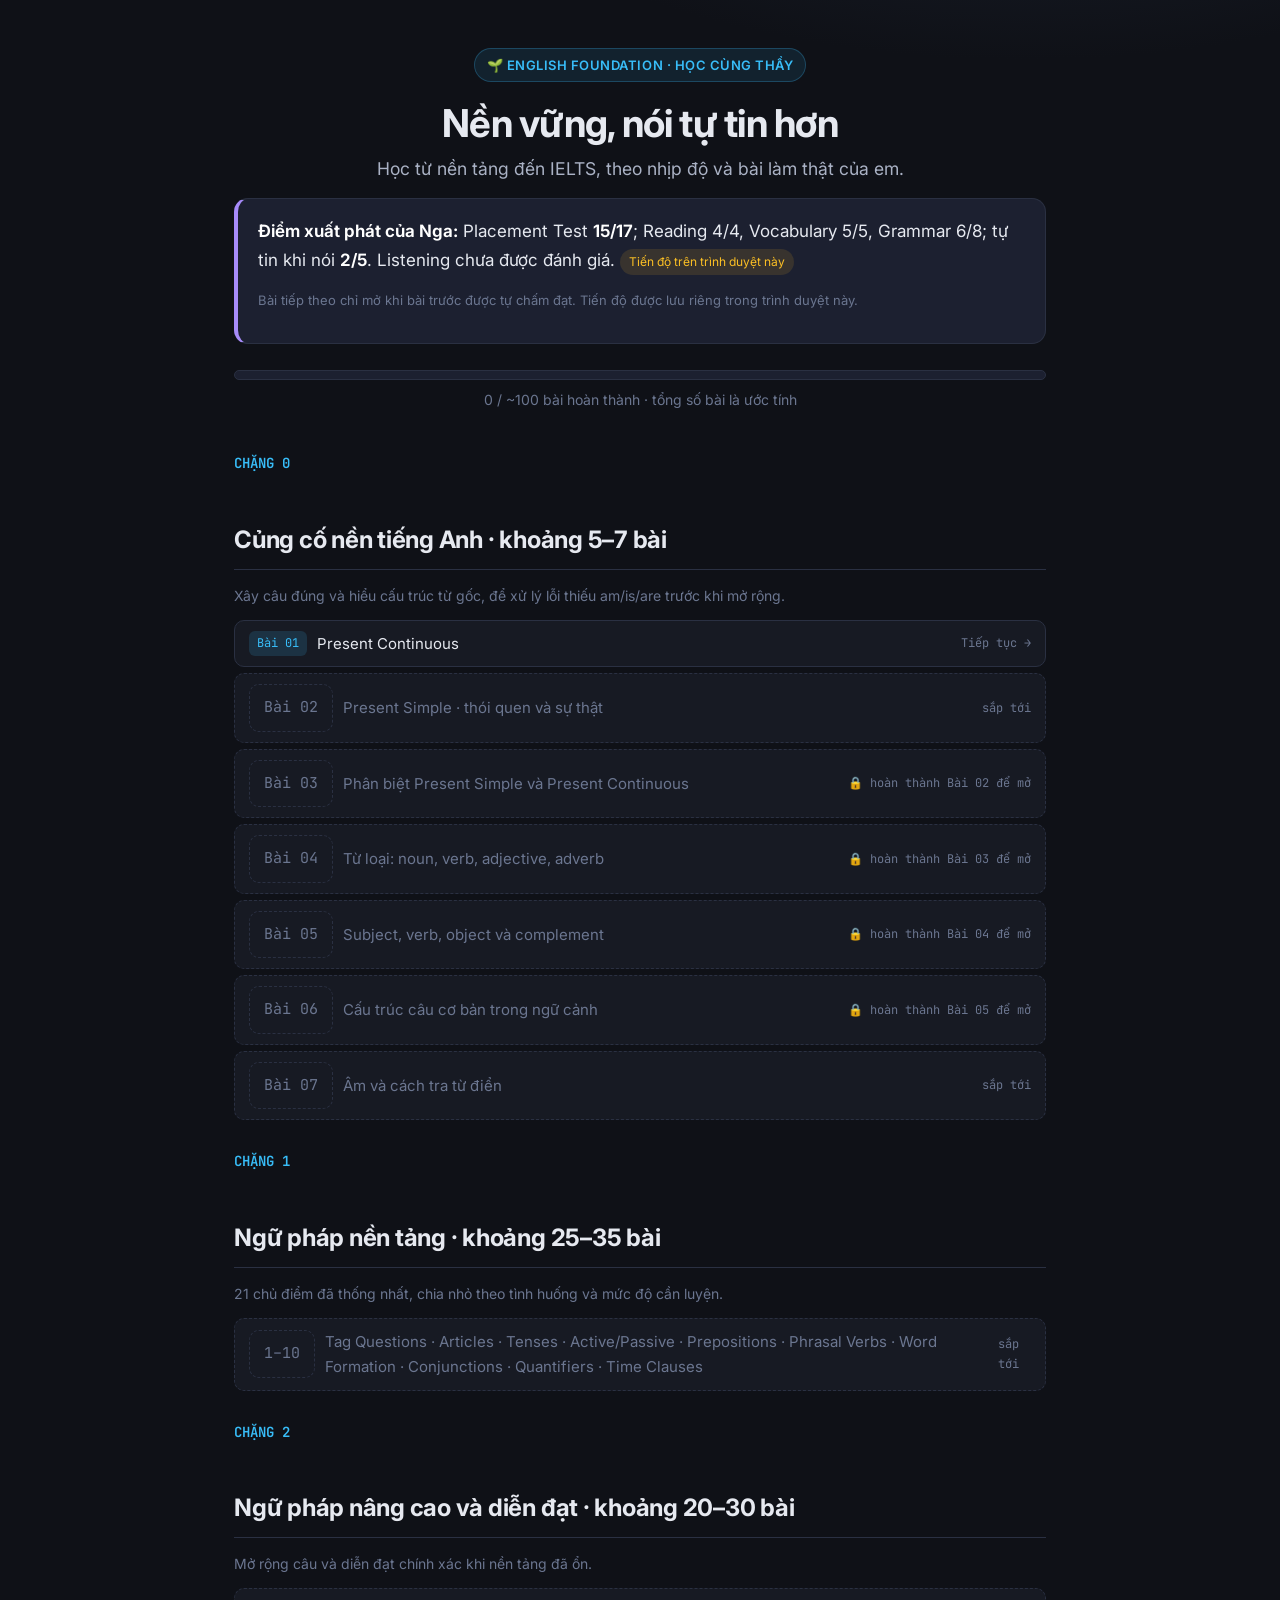
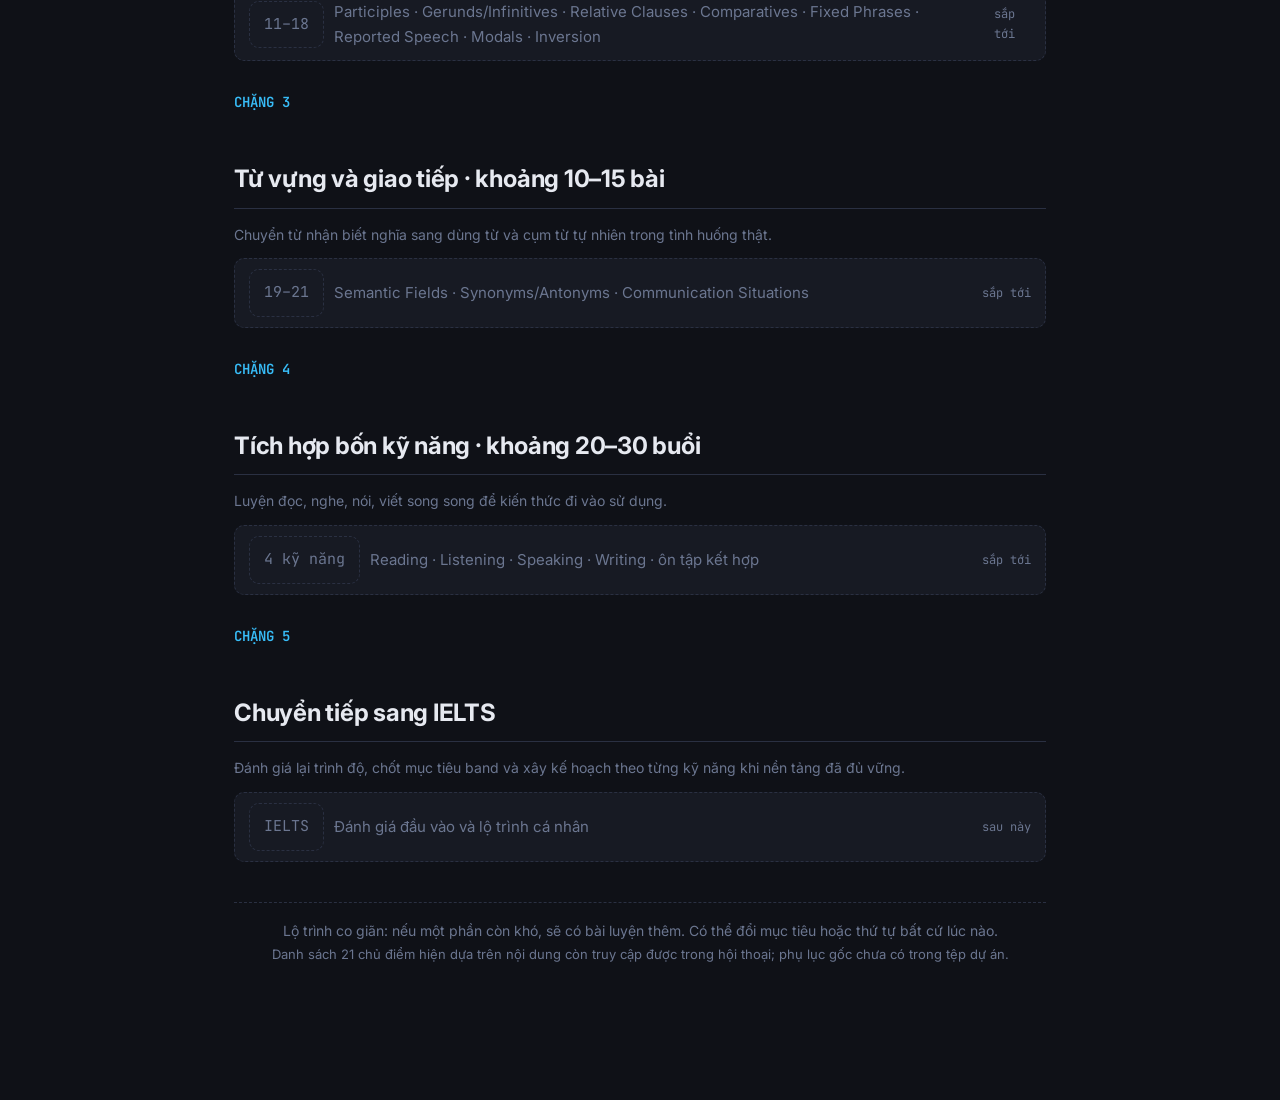
==== commit 029a8cee: "Bai 05 - Chang 0 va Bai 06 - Chang 0" ====
--- a/lessons/index.html
+++ b/lessons/index.html
@@ -1,435 +1,106 @@
-<!doctype html>
-<html lang="vi">
-  <head>
-    <meta charset="UTF-8" />
-    <meta name="viewport" content="width=device-width, initial-scale=1.0" />
-    <title>English Foundation · Lộ trình của Nga</title>
-    <link rel="preconnect" href="https://fonts.googleapis.com" />
-    <link
-      href="https://fonts.googleapis.com/css2?family=Inter:wght@400;500;600;700&family=JetBrains+Mono:wght@400;600&display=swap"
-      rel="stylesheet"
-    />
-    <link rel="stylesheet" href="lesson.css" />
-    <style>
-      .hero {
-        text-align: center;
-        margin-bottom: 14px;
-      }
-      .hero h1 {
-        font-size: 2.4rem;
-      }
-      .progress-wrap {
-        margin: 26px 0 40px;
-      }
-      .progress-bar {
-        height: 10px;
-        background: var(--bg-card);
-        border-radius: 999px;
-        overflow: hidden;
-        border: 1px solid var(--border);
-      }
-      .progress-fill {
-        height: 100%;
-        background: linear-gradient(90deg, var(--accent), var(--accent-2));
-        border-radius: 999px;
-        transition: width 0.3s;
-      }
-      .progress-label {
-        text-align: center;
-        color: var(--text-dim);
-        font-size: 14px;
-        margin-top: 8px;
-      }
-      .module {
-        margin: 30px 0;
-      }
-      .module-head {
-        display: flex;
-        align-items: baseline;
-        gap: 12px;
-        margin-bottom: 4px;
-      }
-      .module-num {
-        font-family: var(--mono);
-        color: var(--accent);
-        font-weight: 600;
-        font-size: 14px;
-      }
-      .module-head h2 {
-        border: none;
-        margin: 14px 0 2px;
-        padding: 0;
-        font-size: 1.35rem;
-      }
-      .module-why {
-        color: var(--text-dim);
-        font-size: 14px;
-        margin: 0 0 12px;
-      }
-      .lessons-list {
-        list-style: none;
-        padding: 0;
-        margin: 0;
-      }
-      .lessons-list li {
-        margin: 6px 0;
-      }
-      .lessons-list a,
-      .lessons-list span.soon {
-        display: flex;
-        align-items: center;
-        gap: 10px;
-        padding: 10px 14px;
-        border-radius: 10px;
-        border: 1px solid var(--border);
-        background: var(--bg-soft);
-        font-size: 15px;
-      }
-      .lessons-list [hidden] {
-        display: none !important;
-      }
-      .lessons-list a {
-        color: var(--text);
-      }
-      .lessons-list a:hover {
-        border-color: var(--accent);
-        background: var(--bg-card);
-      }
-      .lessons-list span.soon {
-        color: var(--text-dim);
-        border-style: dashed;
-      }
-      .badge {
-        font-family: var(--mono);
-        font-size: 12px;
-        padding: 2px 8px;
-        border-radius: 6px;
-        flex-shrink: 0;
-      }
-      .badge.done {
-        background: rgba(74, 222, 128, 0.15);
-        color: var(--green);
-      }
-      .badge.now {
-        background: rgba(56, 189, 248, 0.15);
-        color: var(--accent);
-      }
-      .badge.soon {
-        background: #232838;
-        color: var(--text-dim);
-      }
-      .lcount {
-        margin-left: auto;
-        font-size: 12px;
-        color: var(--text-dim);
-        font-family: var(--mono);
-      }
-      .intro-card {
-        background: var(--bg-card);
-        border: 1px solid var(--border);
-        border-left: 4px solid var(--accent-2);
-        border-radius: var(--radius);
-        padding: 18px 20px;
-        margin-bottom: 10px;
-      }
-      .status-pill {
-        display: inline-flex;
-        padding: 3px 9px;
-        border-radius: 999px;
-        background: rgba(251, 191, 36, 0.12);
-        color: var(--amber);
-        font-size: 12px;
-      }
-      .tiny {
-        font-size: 13px;
-        color: var(--text-dim);
-      }
-    </style>
-  </head>
-  <body>
-    <div class="wrap">
-      <div class="hero">
-        <span class="lesson-tag"
-          >🌱 English Foundation · Học cùng chồng yêu</span
-        >
-        <h1>Nền vững, nói tự tin hơn</h1>
-        <p class="subtitle">
-          Học từ nền tảng đến IELTS, theo nhịp độ và bài làm thật của vợ.
-        </p>
-      </div>
-      <div class="intro-card">
-        <strong>Điểm xuất phát của Nga:</strong> Placement Test
-        <strong>15/17</strong>; Reading 4/4, Vocabulary 5/5, Grammar 6/8; tự tin
-        khi nói <strong>2/5</strong>. Listening chưa được đánh giá.
-        <span class="status-pill" id="lesson-status"
-          >Tiến độ trên trình duyệt này</span
-        >
-        <p class="tiny">
-          Bài tiếp theo chỉ mở khi bài trước được tự chấm đạt. Tiến độ được lưu
-          riêng trong trình duyệt này.
-        </p>
-      </div>
-      <div class="progress-wrap">
-        <div class="progress-bar">
-          <div class="progress-fill" id="progress" style="width: 0%"></div>
-        </div>
-        <div class="progress-label" id="progress-label">
-          0 / ~100 bài hoàn thành · Bài 01 đang học
-        </div>
-      </div>
-      <div class="module">
-        <div class="module-head"><span class="module-num">CHẶNG 0</span></div>
-        <h2>Củng cố nền tiếng Anh · khoảng 5–7 bài</h2>
-        <p class="module-why">
-          Xây câu đúng và hiểu cấu trúc từ gốc, để xử lý lỗi thiếu am/is/are
-          trước khi mở rộng.
-        </p>
-        <ul class="lessons-list">
-          <li>
-            <a id="lesson01-link" href="0001-present-continuous.html"
-              ><span class="badge now">Bài 01</span> Present Continuous
-              <span class="lcount" id="attempt-status">Tiếp tục →</span></a
-            >
-          </li>
-          <li>
-            <span
-              class="soon"
-              data-href="0002-present-simple.html"
-              data-requires="lesson01-present-continuous"
-              ><span class="badge soon">Bài 02</span> Present Simple · thói quen
-              và sự thật <span class="lcount">sắp tới</span></span
-            >
-          </li>
-          <li>
-            <span
-              class="soon"
-              data-href="0003-present-simple-continuous.html"
-              data-requires="lesson02-present-simple"
-              ><span class="badge soon">Bài 03</span> Phân biệt Present Simple
-              và Present Continuous
-              <span class="lcount">🔒 hoàn thành Bài 02 để mở</span></span
-            >
-          </li>
-          <li>
-            <span
-              class="soon"
-              data-href="0004-noun-verb-adjective-adverb.html"
-              data-requires="lesson03-present-simple-continuous"
-              ><span class="badge soon">Bài 04</span> Từ loại: noun, verb,
-              adjective, adverb
-              <span class="lcount">🔒 hoàn thành Bài 03 để mở</span></span
-            >
-          </li>
-          <li>
-            <span class="soon"
-              ><span class="badge soon">Bài 05</span> Subject, verb, object và
-              complement <span class="lcount">sắp tới</span></span
-            >
-          </li>
-          <li>
-            <span class="soon"
-              ><span class="badge soon">Bài 06</span> Cấu trúc câu cơ bản trong
-              ngữ cảnh <span class="lcount">sắp tới</span></span
-            >
-          </li>
-          <li>
-            <span class="soon"
-              ><span class="badge soon">Bài 07</span> Âm và cách tra từ điển
-              <span class="lcount">sắp tới</span></span
-            >
-          </li>
-        </ul>
-      </div>
-      <div class="module">
-        <div class="module-head"><span class="module-num">CHẶNG 1</span></div>
-        <h2>Ngữ pháp nền tảng · khoảng 25–35 bài</h2>
-        <p class="module-why">
-          21 chủ điểm đã thống nhất, chia nhỏ theo tình huống và mức độ cần
-          luyện.
-        </p>
-        <ul class="lessons-list">
-          <li>
-            <span class="soon"
-              ><span class="badge soon">1–10</span> Tag Questions · Articles ·
-              Tenses · Active/Passive · Prepositions · Phrasal Verbs · Word
-              Formation · Conjunctions · Quantifiers · Time Clauses
-              <span class="lcount">sắp tới</span></span
-            >
-          </li>
-        </ul>
-      </div>
-      <div class="module">
-        <div class="module-head"><span class="module-num">CHẶNG 2</span></div>
-        <h2>Ngữ pháp nâng cao và diễn đạt · khoảng 20–30 bài</h2>
-        <p class="module-why">
-          Mở rộng câu và diễn đạt chính xác khi nền tảng đã ổn.
-        </p>
-        <ul class="lessons-list">
-          <li>
-            <span class="soon"
-              ><span class="badge soon">11–18</span> Participles ·
-              Gerunds/Infinitives · Relative Clauses · Comparatives · Fixed
-              Phrases · Reported Speech · Modals · Inversion
-              <span class="lcount">sắp tới</span></span
-            >
-          </li>
-        </ul>
-      </div>
-      <div class="module">
-        <div class="module-head"><span class="module-num">CHẶNG 3</span></div>
-        <h2>Từ vựng và giao tiếp · khoảng 10–15 bài</h2>
-        <p class="module-why">
-          Chuyển từ nhận biết nghĩa sang dùng từ và cụm từ tự nhiên trong tình
-          huống thật.
-        </p>
-        <ul class="lessons-list">
-          <li>
-            <span class="soon"
-              ><span class="badge soon">19–21</span> Semantic Fields ·
-              Synonyms/Antonyms · Communication Situations
-              <span class="lcount">sắp tới</span></span
-            >
-          </li>
-        </ul>
-      </div>
-      <div class="module">
-        <div class="module-head"><span class="module-num">CHẶNG 4</span></div>
-        <h2>Tích hợp bốn kỹ năng · khoảng 20–30 buổi</h2>
-        <p class="module-why">
-          Luyện đọc, nghe, nói, viết song song để kiến thức đi vào sử dụng.
-        </p>
-        <ul class="lessons-list">
-          <li>
-            <span class="soon"
-              ><span class="badge soon">4 kỹ năng</span> Reading · Listening ·
-              Speaking · Writing · ôn tập kết hợp
-              <span class="lcount">sắp tới</span></span
-            >
-          </li>
-        </ul>
-      </div>
-      <div class="module">
-        <div class="module-head"><span class="module-num">CHẶNG 5</span></div>
-        <h2>Chuyển tiếp sang IELTS</h2>
-        <p class="module-why">
-          Đánh giá lại trình độ, chốt mục tiêu band và xây kế hoạch theo từng kỹ
-          năng khi nền tảng đã đủ vững.
-        </p>
-        <ul class="lessons-list">
-          <li>
-            <span class="soon"
-              ><span class="badge soon">IELTS</span> Đánh giá đầu vào và lộ
-              trình cá nhân <span class="lcount">sau này</span></span
-            >
-          </li>
-        </ul>
-      </div>
-      <p class="try-it" style="text-align: center; margin-top: 40px">
-        Lộ trình co giãn: nếu một phần còn khó, sẽ có bài luyện thêm. Có thể đổi
-        mục tiêu hoặc thứ tự bất cứ lúc nào.<br /><span class="tiny"
-          >Danh sách 21 chủ điểm hiện dựa trên nội dung còn truy cập được trong
-          hội thoại; phụ lục gốc chưa có trong tệp dự án.</span
-        >
-      </p>
-    </div>
-    <script>
-      (() => {
-        const STORAGE_KEY = "ielts-foundation-progress-v1";
-        const TOTAL_LESSON_ESTIMATE = 100;
-        const LESSON_01_ID = "lesson01-present-continuous";
-        const LESSON_02_ID = "lesson02-present-simple";
-        const LESSON_03_ID = "lesson03-present-simple-continuous";
-        const LESSON_04_ID = "lesson04-noun-verb-adjective-adverb";
+<!DOCTYPE html>
+<html lang="vi"><head>
+<meta charset="UTF-8"><meta name="viewport" content="width=device-width, initial-scale=1.0">
+<title>English Foundation · Lộ trình của Nga</title>
+<link rel="preconnect" href="https://fonts.googleapis.com"><link href="https://fonts.googleapis.com/css2?family=Inter:wght@400;500;600;700&family=JetBrains+Mono:wght@400;600&display=swap" rel="stylesheet"><link rel="stylesheet" href="lesson.css">
+<style>
+.hero{text-align:center;margin-bottom:14px}.hero h1{font-size:2.4rem}.progress-wrap{margin:26px 0 40px}.progress-bar{height:10px;background:var(--bg-card);border-radius:999px;overflow:hidden;border:1px solid var(--border)}.progress-fill{height:100%;background:linear-gradient(90deg,var(--accent),var(--accent-2));border-radius:999px;transition:width .3s}.progress-label{text-align:center;color:var(--text-dim);font-size:14px;margin-top:8px}.module{margin:30px 0}.module-head{display:flex;align-items:baseline;gap:12px;margin-bottom:4px}.module-num{font-family:var(--mono);color:var(--accent);font-weight:600;font-size:14px}.module-head h2{border:none;margin:14px 0 2px;padding:0;font-size:1.35rem}.module-why{color:var(--text-dim);font-size:14px;margin:0 0 12px}.lessons-list{list-style:none;padding:0;margin:0}.lessons-list li{margin:6px 0}.lessons-list a,.lessons-list span.soon{display:flex;align-items:center;gap:10px;padding:10px 14px;border-radius:10px;border:1px solid var(--border);background:var(--bg-soft);font-size:15px}.lessons-list [hidden]{display:none!important}.lessons-list a{color:var(--text)}.lessons-list a:hover{border-color:var(--accent);background:var(--bg-card)}.lessons-list span.soon{color:var(--text-dim);border-style:dashed}.badge{font-family:var(--mono);font-size:12px;padding:2px 8px;border-radius:6px;flex-shrink:0}.badge.done{background:rgba(74,222,128,.15);color:var(--green)}.badge.now{background:rgba(56,189,248,.15);color:var(--accent)}.badge.soon{background:#232838;color:var(--text-dim)}.lcount{margin-left:auto;font-size:12px;color:var(--text-dim);font-family:var(--mono)}.intro-card{background:var(--bg-card);border:1px solid var(--border);border-left:4px solid var(--accent-2);border-radius:var(--radius);padding:18px 20px;margin-bottom:10px}.status-pill{display:inline-flex;padding:3px 9px;border-radius:999px;background:rgba(251,191,36,.12);color:var(--amber);font-size:12px}.tiny{font-size:13px;color:var(--text-dim)}
+</style></head><body><div class="wrap">
+<div class="hero"><span class="lesson-tag">🌱 English Foundation · Học cùng thầy</span><h1>Nền vững, nói tự tin hơn</h1><p class="subtitle">Học từ nền tảng đến IELTS, theo nhịp độ và bài làm thật của em.</p></div>
+<div class="intro-card"><strong>Điểm xuất phát của Nga:</strong> Placement Test <strong>15/17</strong>; Reading 4/4, Vocabulary 5/5, Grammar 6/8; tự tin khi nói <strong>2/5</strong>. Listening chưa được đánh giá. <span class="status-pill" id="lesson-status">Tiến độ trên trình duyệt này</span><p class="tiny">Bài tiếp theo chỉ mở khi bài trước được tự chấm đạt. Tiến độ được lưu riêng trong trình duyệt này.</p></div>
+<div class="progress-wrap"><div class="progress-bar"><div class="progress-fill" id="progress" style="width:0%"></div></div><div class="progress-label" id="progress-label">0 / ~100 bài hoàn thành · Bài 01 đang học</div></div>
+<div class="module"><div class="module-head"><span class="module-num">CHẶNG 0</span></div><h2>Củng cố nền tiếng Anh · khoảng 5–7 bài</h2><p class="module-why">Xây câu đúng và hiểu cấu trúc từ gốc, để xử lý lỗi thiếu am/is/are trước khi mở rộng.</p><ul class="lessons-list">
+<li><a id="lesson01-link" href="0001-present-continuous.html"><span class="badge now">Bài 01</span> Present Continuous <span class="lcount" id="attempt-status">Tiếp tục →</span></a></li><li><span class="soon" data-href="0002-present-simple.html" data-requires="lesson01-present-continuous"><span class="badge soon">Bài 02</span> Present Simple · thói quen và sự thật <span class="lcount">sắp tới</span></span></li><li><span class="soon" data-href="0003-present-simple-continuous.html" data-requires="lesson02-present-simple"><span class="badge soon">Bài 03</span> Phân biệt Present Simple và Present Continuous <span class="lcount">🔒 hoàn thành Bài 02 để mở</span></span></li><li><span class="soon" data-href="0004-noun-verb-adjective-adverb.html" data-requires="lesson03-present-simple-continuous"><span class="badge soon">Bài 04</span> Từ loại: noun, verb, adjective, adverb <span class="lcount">🔒 hoàn thành Bài 03 để mở</span></span></li><li><span class="soon" data-href="0005-subject-verb-object-complement.html" data-requires="lesson04-noun-verb-adjective-adverb"><span class="badge soon">Bài 05</span> Subject, verb, object và complement <span class="lcount">🔒 hoàn thành Bài 04 để mở</span></span></li><li><span class="soon" data-href="0006-basic-sentence-in-context.html" data-requires="lesson05-subject-verb-object-complement"><span class="badge soon">Bài 06</span> Cấu trúc câu cơ bản trong ngữ cảnh <span class="lcount">🔒 hoàn thành Bài 05 để mở</span></span></li><li><span class="soon"><span class="badge soon">Bài 07</span> Âm và cách tra từ điển <span class="lcount">sắp tới</span></span></li></ul></div>
+<div class="module"><div class="module-head"><span class="module-num">CHẶNG 1</span></div><h2>Ngữ pháp nền tảng · khoảng 25–35 bài</h2><p class="module-why">21 chủ điểm đã thống nhất, chia nhỏ theo tình huống và mức độ cần luyện.</p><ul class="lessons-list"><li><span class="soon"><span class="badge soon">1–10</span> Tag Questions · Articles · Tenses · Active/Passive · Prepositions · Phrasal Verbs · Word Formation · Conjunctions · Quantifiers · Time Clauses <span class="lcount">sắp tới</span></span></li></ul></div>
+<div class="module"><div class="module-head"><span class="module-num">CHẶNG 2</span></div><h2>Ngữ pháp nâng cao và diễn đạt · khoảng 20–30 bài</h2><p class="module-why">Mở rộng câu và diễn đạt chính xác khi nền tảng đã ổn.</p><ul class="lessons-list"><li><span class="soon"><span class="badge soon">11–18</span> Participles · Gerunds/Infinitives · Relative Clauses · Comparatives · Fixed Phrases · Reported Speech · Modals · Inversion <span class="lcount">sắp tới</span></span></li></ul></div>
+<div class="module"><div class="module-head"><span class="module-num">CHẶNG 3</span></div><h2>Từ vựng và giao tiếp · khoảng 10–15 bài</h2><p class="module-why">Chuyển từ nhận biết nghĩa sang dùng từ và cụm từ tự nhiên trong tình huống thật.</p><ul class="lessons-list"><li><span class="soon"><span class="badge soon">19–21</span> Semantic Fields · Synonyms/Antonyms · Communication Situations <span class="lcount">sắp tới</span></span></li></ul></div>
+<div class="module"><div class="module-head"><span class="module-num">CHẶNG 4</span></div><h2>Tích hợp bốn kỹ năng · khoảng 20–30 buổi</h2><p class="module-why">Luyện đọc, nghe, nói, viết song song để kiến thức đi vào sử dụng.</p><ul class="lessons-list"><li><span class="soon"><span class="badge soon">4 kỹ năng</span> Reading · Listening · Speaking · Writing · ôn tập kết hợp <span class="lcount">sắp tới</span></span></li></ul></div>
+<div class="module"><div class="module-head"><span class="module-num">CHẶNG 5</span></div><h2>Chuyển tiếp sang IELTS</h2><p class="module-why">Đánh giá lại trình độ, chốt mục tiêu band và xây kế hoạch theo từng kỹ năng khi nền tảng đã đủ vững.</p><ul class="lessons-list"><li><span class="soon"><span class="badge soon">IELTS</span> Đánh giá đầu vào và lộ trình cá nhân <span class="lcount">sau này</span></span></li></ul></div>
+<p class="try-it" style="text-align:center;margin-top:40px">Lộ trình co giãn: nếu một phần còn khó, sẽ có bài luyện thêm. Có thể đổi mục tiêu hoặc thứ tự bất cứ lúc nào.<br><span class="tiny">Danh sách 21 chủ điểm hiện dựa trên nội dung còn truy cập được trong hội thoại; phụ lục gốc chưa có trong tệp dự án.</span></p></div>
+<script>
+(() => {
+  const STORAGE_KEY = 'ielts-foundation-progress-v1';
+  const TOTAL_LESSON_ESTIMATE = 100;
+  const LESSON_01_ID = 'lesson01-present-continuous';
+  const LESSON_02_ID = 'lesson02-present-simple';
+  const LESSON_03_ID = 'lesson03-present-simple-continuous';
+  const LESSON_04_ID = 'lesson04-noun-verb-adjective-adverb';
+  const LESSON_05_ID = 'lesson05-subject-verb-object-complement';
+  const LESSON_06_ID = 'lesson06-basic-sentence-in-context';
 
-        function readProgress() {
-          try {
-            return JSON.parse(localStorage.getItem(STORAGE_KEY) || "{}");
-          } catch {
-            return {};
-          }
-        }
+  function readProgress() {
+    try {
+      return JSON.parse(localStorage.getItem(STORAGE_KEY) || '{}');
+    } catch {
+      return {};
+    }
+  }
 
-        function unlockNextLessons(completedLessonIds) {
-          document
-            .querySelectorAll(".lessons-list .soon[data-href][data-requires]")
-            .forEach((lockedItem) => {
-              if (!completedLessonIds.includes(lockedItem.dataset.requires))
-                return;
+  function unlockNextLessons(completedLessonIds) {
+    document.querySelectorAll('.lessons-list .soon[data-href][data-requires]').forEach((lockedItem) => {
+      if (!completedLessonIds.includes(lockedItem.dataset.requires)) return;
 
-              const link = document.createElement("a");
-              link.href = lockedItem.dataset.href;
-              link.setAttribute(
-                "aria-label",
-                "Mở " + lockedItem.querySelector(".badge").textContent,
-              );
+      const link = document.createElement('a');
+      link.href = lockedItem.dataset.href;
+      link.setAttribute('aria-label', 'Mở ' + lockedItem.querySelector('.badge').textContent);
 
-              const badge = lockedItem.querySelector(".badge");
-              badge.classList.remove("soon");
-              badge.classList.add("now");
+      const badge = lockedItem.querySelector('.badge');
+      badge.classList.remove('soon');
+      badge.classList.add('now');
 
-              const label = lockedItem.querySelector(".lcount");
-              if (label) label.textContent = "Tiếp tục →";
+      const label = lockedItem.querySelector('.lcount');
+      if (label) label.textContent = 'Tiếp tục →';
 
-              while (lockedItem.firstChild)
-                link.appendChild(lockedItem.firstChild);
-              lockedItem.replaceWith(link);
-            });
-        }
+      while (lockedItem.firstChild) link.appendChild(lockedItem.firstChild);
+      lockedItem.replaceWith(link);
+    });
+  }
 
-        function renderProgress(progress, completedLessonIds) {
-          const count = completedLessonIds.length;
-          const percentage = Math.min(
-            100,
-            Math.round((count / TOTAL_LESSON_ESTIMATE) * 100),
-          );
-          const previousLesson = progress.lesson01 || {};
-          const status = document.getElementById("lesson-status");
-          const lessonOneLabel = document.getElementById("attempt-status");
+  function renderProgress(progress, completedLessonIds) {
+    const count = completedLessonIds.length;
+    const percentage = Math.min(100, Math.round((count / TOTAL_LESSON_ESTIMATE) * 100));
+    const previousLesson = progress.lesson01 || {};
+    const status = document.getElementById('lesson-status');
+    const lessonOneLabel = document.getElementById('attempt-status');
 
-          document.getElementById("progress").style.width = percentage + "%";
-          document.getElementById("progress-label").textContent =
-            count +
-            " / ~" +
-            TOTAL_LESSON_ESTIMATE +
-            " bài hoàn thành · tổng số bài là ước tính";
+    document.getElementById('progress').style.width = percentage + '%';
+    document.getElementById('progress-label').textContent =
+      count + ' / ~' + TOTAL_LESSON_ESTIMATE + ' bài hoàn thành · tổng số bài là ước tính';
 
-          if (completedLessonIds.includes(LESSON_01_ID)) {
-            lessonOneLabel.textContent = "Đã tự chấm đạt ✓";
-            status.textContent = completedLessonIds.includes(LESSON_04_ID)
-              ? "Bài 04 hoàn thành"
-              : completedLessonIds.includes(LESSON_03_ID)
-                ? "Bài 03 hoàn thành · Bài 04 đã mở"
-                : completedLessonIds.includes(LESSON_02_ID)
-                  ? "Bài 02 hoàn thành · Bài 03 đã mở"
-                  : "Bài 01 hoàn thành";
-            status.style.background = "rgba(74,222,128,.15)";
-            status.style.color = "var(--green)";
-          } else if (previousLesson.submitted) {
-            lessonOneLabel.textContent = "Đã tự chấm · cần làm lại";
-            status.textContent = "Bài 01 cần luyện tiếp";
-          }
-        }
+    if (completedLessonIds.includes(LESSON_01_ID)) {
+      lessonOneLabel.textContent = 'Đã tự chấm đạt ✓';
+      status.textContent = completedLessonIds.includes(LESSON_06_ID)
+        ? 'Bài 06 hoàn thành'
+        : completedLessonIds.includes(LESSON_05_ID)
+          ? 'Bài 05 hoàn thành · Bài 06 đã mở'
+          : completedLessonIds.includes(LESSON_04_ID)
+            ? 'Bài 04 hoàn thành · Bài 05 đã mở'
+            : completedLessonIds.includes(LESSON_03_ID)
+              ? 'Bài 03 hoàn thành · Bài 04 đã mở'
+              : completedLessonIds.includes(LESSON_02_ID)
+                ? 'Bài 02 hoàn thành · Bài 03 đã mở'
+                : 'Bài 01 hoàn thành';
+      status.style.background = 'rgba(74,222,128,.15)';
+      status.style.color = 'var(--green)';
+    } else if (previousLesson.submitted) {
+      lessonOneLabel.textContent = 'Đã tự chấm · cần làm lại';
+      status.textContent = 'Bài 01 cần luyện tiếp';
+    }
+  }
 
-        const progress = readProgress();
-        const completedLessonIds = [
-          ...new Set(progress.completedLessonIds || []),
-        ];
-        const previousLesson = progress.lesson01 || {};
+  const progress = readProgress();
+  const completedLessonIds = [...new Set(progress.completedLessonIds || [])];
+  const previousLesson = progress.lesson01 || {};
 
-        // Bổ sung ID cũ nếu bài trước đã được lưu hoàn thành theo cấu trúc tiến độ cũ.
-        if (
-          (previousLesson.completed || previousLesson.reviewedComplete) &&
-          !completedLessonIds.includes(LESSON_01_ID)
-        ) {
-          completedLessonIds.push(LESSON_01_ID);
-        }
+  // Bổ sung ID cũ nếu bài trước đã được lưu hoàn thành theo cấu trúc tiến độ cũ.
+  if ((previousLesson.completed || previousLesson.reviewedComplete) && !completedLessonIds.includes(LESSON_01_ID)) {
+    completedLessonIds.push(LESSON_01_ID);
+  }
 
-        progress.completedLessonIds = completedLessonIds;
-        localStorage.setItem(STORAGE_KEY, JSON.stringify(progress));
+  progress.completedLessonIds = completedLessonIds;
+  localStorage.setItem(STORAGE_KEY, JSON.stringify(progress));
 
-        unlockNextLessons(completedLessonIds);
-        renderProgress(progress, completedLessonIds);
-      })();
-    </script>
-  </body>
-</html>
+  unlockNextLessons(completedLessonIds);
+  renderProgress(progress, completedLessonIds);
+})();
+</script></body></html>
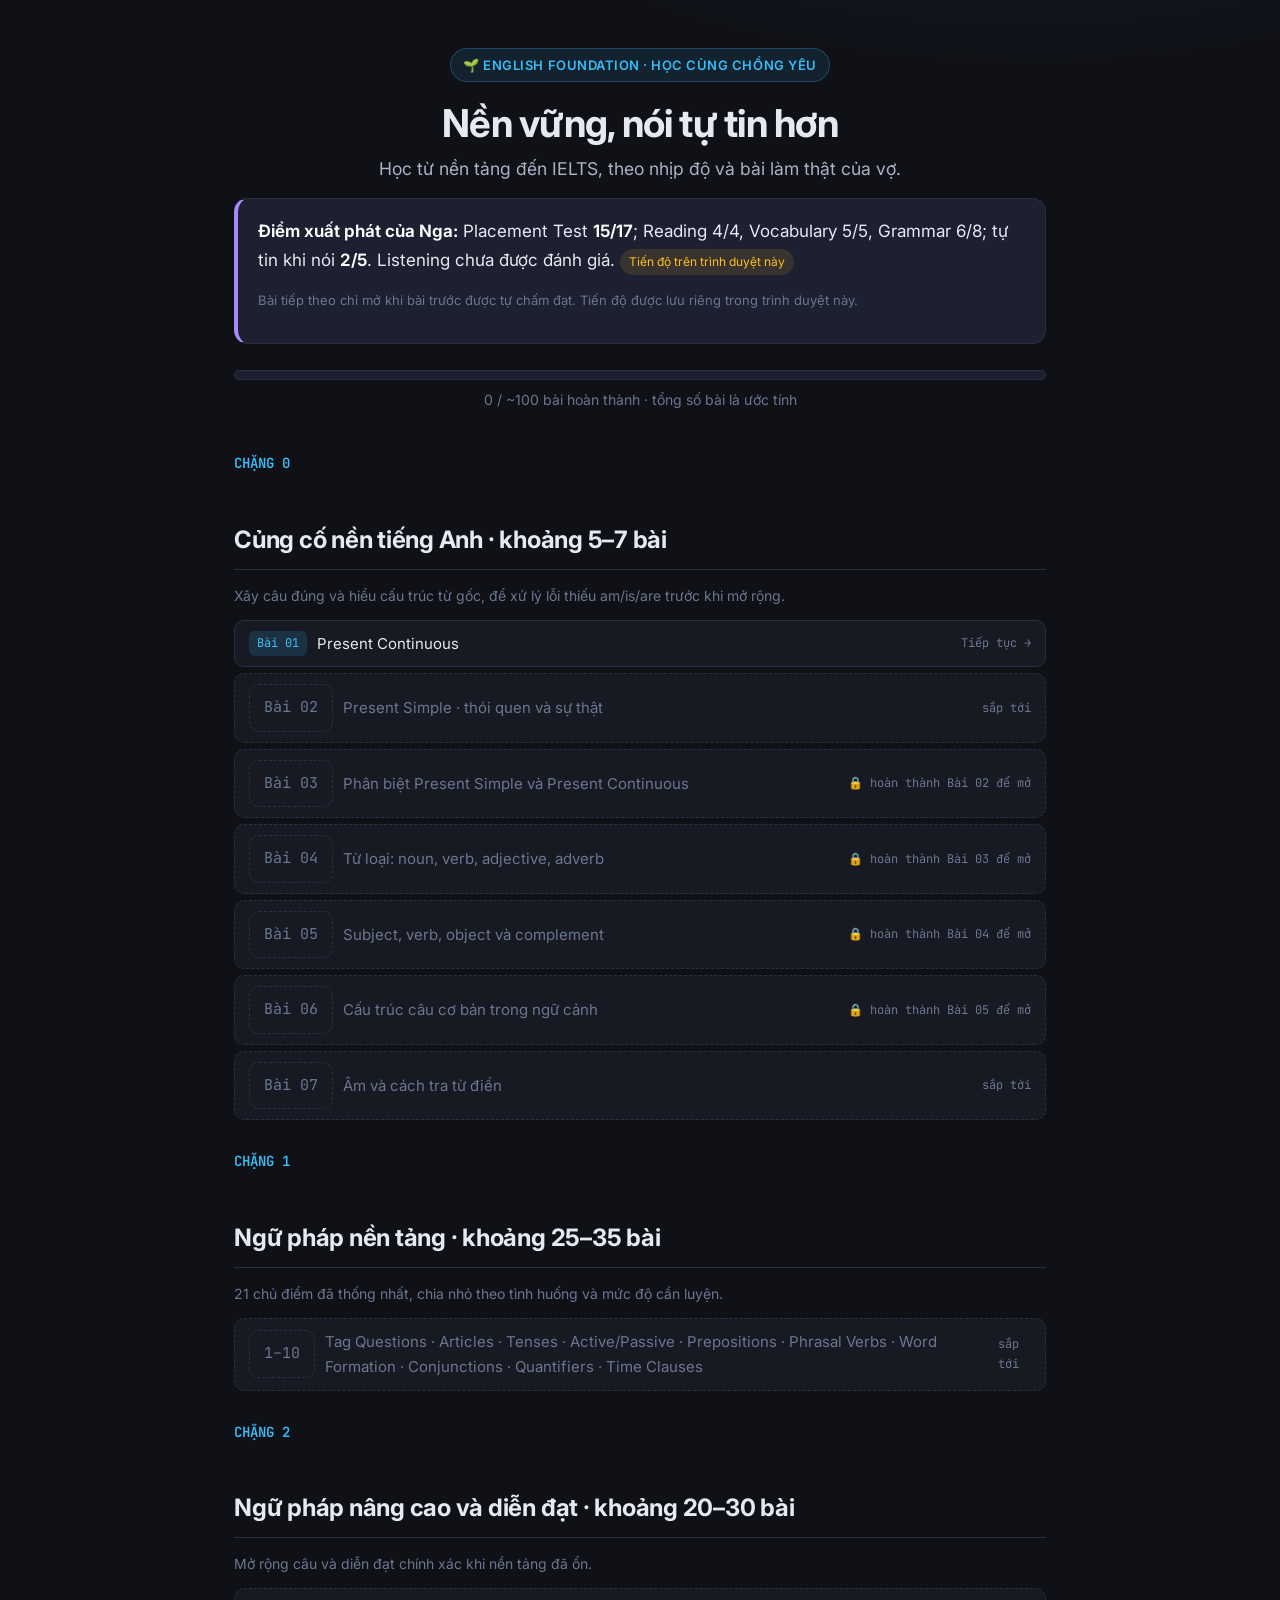
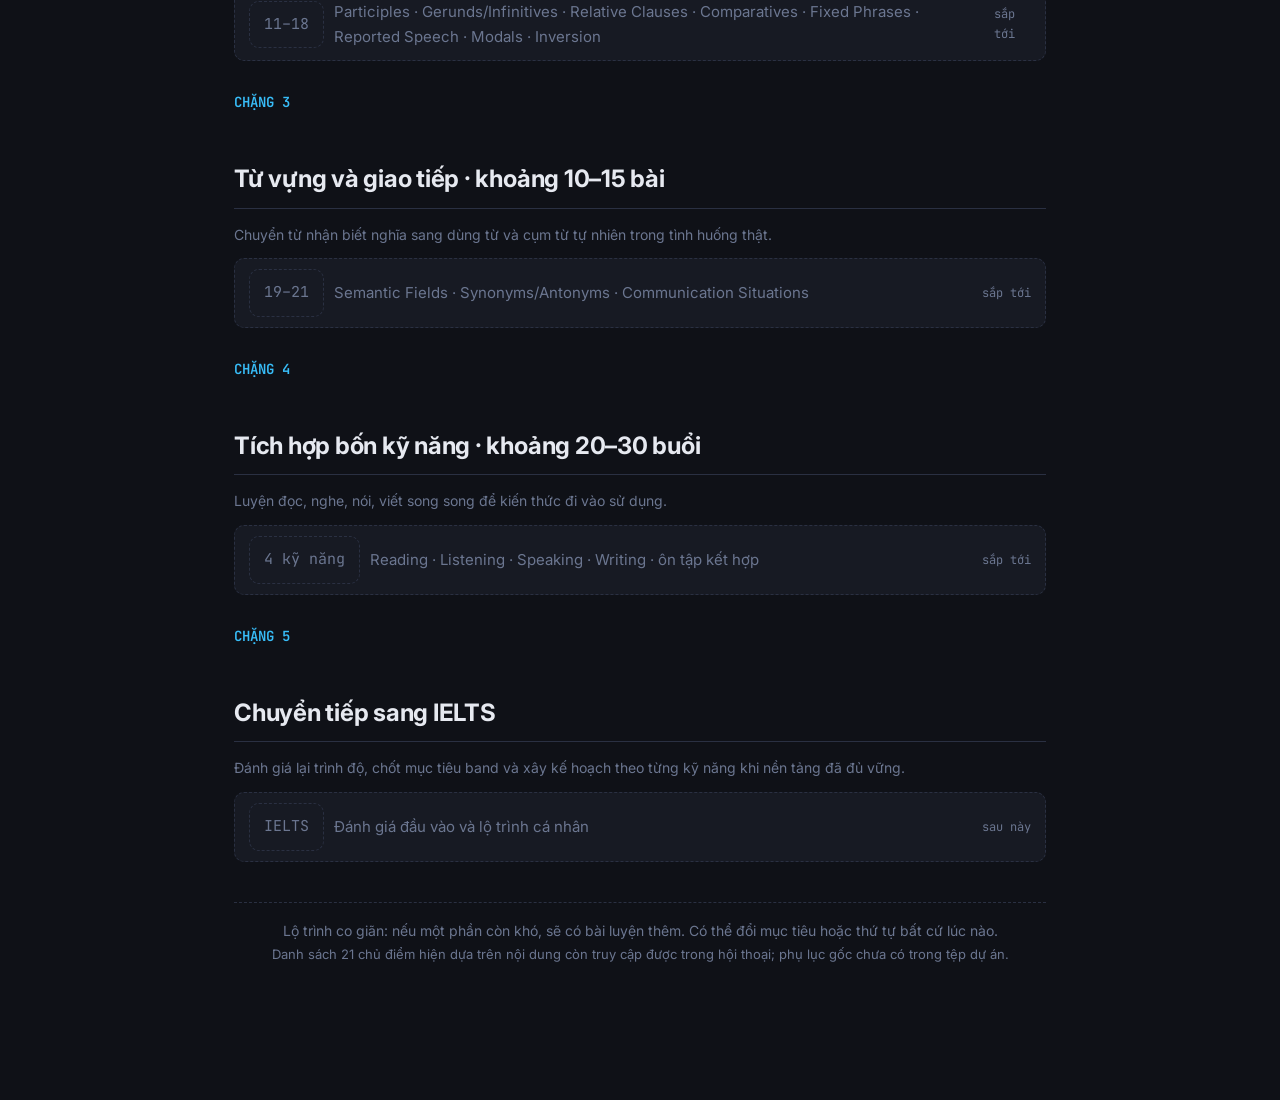
==== commit 2ac69e41: "Update lesson content to enhance engagement and clarity; replace "em" with "vợ" for personalization " ====
--- a/lessons/index.html
+++ b/lessons/index.html
@@ -1,106 +1,449 @@
-<!DOCTYPE html>
-<html lang="vi"><head>
-<meta charset="UTF-8"><meta name="viewport" content="width=device-width, initial-scale=1.0">
-<title>English Foundation · Lộ trình của Nga</title>
-<link rel="preconnect" href="https://fonts.googleapis.com"><link href="https://fonts.googleapis.com/css2?family=Inter:wght@400;500;600;700&family=JetBrains+Mono:wght@400;600&display=swap" rel="stylesheet"><link rel="stylesheet" href="lesson.css">
-<style>
-.hero{text-align:center;margin-bottom:14px}.hero h1{font-size:2.4rem}.progress-wrap{margin:26px 0 40px}.progress-bar{height:10px;background:var(--bg-card);border-radius:999px;overflow:hidden;border:1px solid var(--border)}.progress-fill{height:100%;background:linear-gradient(90deg,var(--accent),var(--accent-2));border-radius:999px;transition:width .3s}.progress-label{text-align:center;color:var(--text-dim);font-size:14px;margin-top:8px}.module{margin:30px 0}.module-head{display:flex;align-items:baseline;gap:12px;margin-bottom:4px}.module-num{font-family:var(--mono);color:var(--accent);font-weight:600;font-size:14px}.module-head h2{border:none;margin:14px 0 2px;padding:0;font-size:1.35rem}.module-why{color:var(--text-dim);font-size:14px;margin:0 0 12px}.lessons-list{list-style:none;padding:0;margin:0}.lessons-list li{margin:6px 0}.lessons-list a,.lessons-list span.soon{display:flex;align-items:center;gap:10px;padding:10px 14px;border-radius:10px;border:1px solid var(--border);background:var(--bg-soft);font-size:15px}.lessons-list [hidden]{display:none!important}.lessons-list a{color:var(--text)}.lessons-list a:hover{border-color:var(--accent);background:var(--bg-card)}.lessons-list span.soon{color:var(--text-dim);border-style:dashed}.badge{font-family:var(--mono);font-size:12px;padding:2px 8px;border-radius:6px;flex-shrink:0}.badge.done{background:rgba(74,222,128,.15);color:var(--green)}.badge.now{background:rgba(56,189,248,.15);color:var(--accent)}.badge.soon{background:#232838;color:var(--text-dim)}.lcount{margin-left:auto;font-size:12px;color:var(--text-dim);font-family:var(--mono)}.intro-card{background:var(--bg-card);border:1px solid var(--border);border-left:4px solid var(--accent-2);border-radius:var(--radius);padding:18px 20px;margin-bottom:10px}.status-pill{display:inline-flex;padding:3px 9px;border-radius:999px;background:rgba(251,191,36,.12);color:var(--amber);font-size:12px}.tiny{font-size:13px;color:var(--text-dim)}
-</style></head><body><div class="wrap">
-<div class="hero"><span class="lesson-tag">🌱 English Foundation · Học cùng thầy</span><h1>Nền vững, nói tự tin hơn</h1><p class="subtitle">Học từ nền tảng đến IELTS, theo nhịp độ và bài làm thật của em.</p></div>
-<div class="intro-card"><strong>Điểm xuất phát của Nga:</strong> Placement Test <strong>15/17</strong>; Reading 4/4, Vocabulary 5/5, Grammar 6/8; tự tin khi nói <strong>2/5</strong>. Listening chưa được đánh giá. <span class="status-pill" id="lesson-status">Tiến độ trên trình duyệt này</span><p class="tiny">Bài tiếp theo chỉ mở khi bài trước được tự chấm đạt. Tiến độ được lưu riêng trong trình duyệt này.</p></div>
-<div class="progress-wrap"><div class="progress-bar"><div class="progress-fill" id="progress" style="width:0%"></div></div><div class="progress-label" id="progress-label">0 / ~100 bài hoàn thành · Bài 01 đang học</div></div>
-<div class="module"><div class="module-head"><span class="module-num">CHẶNG 0</span></div><h2>Củng cố nền tiếng Anh · khoảng 5–7 bài</h2><p class="module-why">Xây câu đúng và hiểu cấu trúc từ gốc, để xử lý lỗi thiếu am/is/are trước khi mở rộng.</p><ul class="lessons-list">
-<li><a id="lesson01-link" href="0001-present-continuous.html"><span class="badge now">Bài 01</span> Present Continuous <span class="lcount" id="attempt-status">Tiếp tục →</span></a></li><li><span class="soon" data-href="0002-present-simple.html" data-requires="lesson01-present-continuous"><span class="badge soon">Bài 02</span> Present Simple · thói quen và sự thật <span class="lcount">sắp tới</span></span></li><li><span class="soon" data-href="0003-present-simple-continuous.html" data-requires="lesson02-present-simple"><span class="badge soon">Bài 03</span> Phân biệt Present Simple và Present Continuous <span class="lcount">🔒 hoàn thành Bài 02 để mở</span></span></li><li><span class="soon" data-href="0004-noun-verb-adjective-adverb.html" data-requires="lesson03-present-simple-continuous"><span class="badge soon">Bài 04</span> Từ loại: noun, verb, adjective, adverb <span class="lcount">🔒 hoàn thành Bài 03 để mở</span></span></li><li><span class="soon" data-href="0005-subject-verb-object-complement.html" data-requires="lesson04-noun-verb-adjective-adverb"><span class="badge soon">Bài 05</span> Subject, verb, object và complement <span class="lcount">🔒 hoàn thành Bài 04 để mở</span></span></li><li><span class="soon" data-href="0006-basic-sentence-in-context.html" data-requires="lesson05-subject-verb-object-complement"><span class="badge soon">Bài 06</span> Cấu trúc câu cơ bản trong ngữ cảnh <span class="lcount">🔒 hoàn thành Bài 05 để mở</span></span></li><li><span class="soon"><span class="badge soon">Bài 07</span> Âm và cách tra từ điển <span class="lcount">sắp tới</span></span></li></ul></div>
-<div class="module"><div class="module-head"><span class="module-num">CHẶNG 1</span></div><h2>Ngữ pháp nền tảng · khoảng 25–35 bài</h2><p class="module-why">21 chủ điểm đã thống nhất, chia nhỏ theo tình huống và mức độ cần luyện.</p><ul class="lessons-list"><li><span class="soon"><span class="badge soon">1–10</span> Tag Questions · Articles · Tenses · Active/Passive · Prepositions · Phrasal Verbs · Word Formation · Conjunctions · Quantifiers · Time Clauses <span class="lcount">sắp tới</span></span></li></ul></div>
-<div class="module"><div class="module-head"><span class="module-num">CHẶNG 2</span></div><h2>Ngữ pháp nâng cao và diễn đạt · khoảng 20–30 bài</h2><p class="module-why">Mở rộng câu và diễn đạt chính xác khi nền tảng đã ổn.</p><ul class="lessons-list"><li><span class="soon"><span class="badge soon">11–18</span> Participles · Gerunds/Infinitives · Relative Clauses · Comparatives · Fixed Phrases · Reported Speech · Modals · Inversion <span class="lcount">sắp tới</span></span></li></ul></div>
-<div class="module"><div class="module-head"><span class="module-num">CHẶNG 3</span></div><h2>Từ vựng và giao tiếp · khoảng 10–15 bài</h2><p class="module-why">Chuyển từ nhận biết nghĩa sang dùng từ và cụm từ tự nhiên trong tình huống thật.</p><ul class="lessons-list"><li><span class="soon"><span class="badge soon">19–21</span> Semantic Fields · Synonyms/Antonyms · Communication Situations <span class="lcount">sắp tới</span></span></li></ul></div>
-<div class="module"><div class="module-head"><span class="module-num">CHẶNG 4</span></div><h2>Tích hợp bốn kỹ năng · khoảng 20–30 buổi</h2><p class="module-why">Luyện đọc, nghe, nói, viết song song để kiến thức đi vào sử dụng.</p><ul class="lessons-list"><li><span class="soon"><span class="badge soon">4 kỹ năng</span> Reading · Listening · Speaking · Writing · ôn tập kết hợp <span class="lcount">sắp tới</span></span></li></ul></div>
-<div class="module"><div class="module-head"><span class="module-num">CHẶNG 5</span></div><h2>Chuyển tiếp sang IELTS</h2><p class="module-why">Đánh giá lại trình độ, chốt mục tiêu band và xây kế hoạch theo từng kỹ năng khi nền tảng đã đủ vững.</p><ul class="lessons-list"><li><span class="soon"><span class="badge soon">IELTS</span> Đánh giá đầu vào và lộ trình cá nhân <span class="lcount">sau này</span></span></li></ul></div>
-<p class="try-it" style="text-align:center;margin-top:40px">Lộ trình co giãn: nếu một phần còn khó, sẽ có bài luyện thêm. Có thể đổi mục tiêu hoặc thứ tự bất cứ lúc nào.<br><span class="tiny">Danh sách 21 chủ điểm hiện dựa trên nội dung còn truy cập được trong hội thoại; phụ lục gốc chưa có trong tệp dự án.</span></p></div>
-<script>
-(() => {
-  const STORAGE_KEY = 'ielts-foundation-progress-v1';
-  const TOTAL_LESSON_ESTIMATE = 100;
-  const LESSON_01_ID = 'lesson01-present-continuous';
-  const LESSON_02_ID = 'lesson02-present-simple';
-  const LESSON_03_ID = 'lesson03-present-simple-continuous';
-  const LESSON_04_ID = 'lesson04-noun-verb-adjective-adverb';
-  const LESSON_05_ID = 'lesson05-subject-verb-object-complement';
-  const LESSON_06_ID = 'lesson06-basic-sentence-in-context';
-
-  function readProgress() {
-    try {
-      return JSON.parse(localStorage.getItem(STORAGE_KEY) || '{}');
-    } catch {
-      return {};
-    }
-  }
-
-  function unlockNextLessons(completedLessonIds) {
-    document.querySelectorAll('.lessons-list .soon[data-href][data-requires]').forEach((lockedItem) => {
-      if (!completedLessonIds.includes(lockedItem.dataset.requires)) return;
-
-      const link = document.createElement('a');
-      link.href = lockedItem.dataset.href;
-      link.setAttribute('aria-label', 'Mở ' + lockedItem.querySelector('.badge').textContent);
-
-      const badge = lockedItem.querySelector('.badge');
-      badge.classList.remove('soon');
-      badge.classList.add('now');
-
-      const label = lockedItem.querySelector('.lcount');
-      if (label) label.textContent = 'Tiếp tục →';
-
-      while (lockedItem.firstChild) link.appendChild(lockedItem.firstChild);
-      lockedItem.replaceWith(link);
-    });
-  }
-
-  function renderProgress(progress, completedLessonIds) {
-    const count = completedLessonIds.length;
-    const percentage = Math.min(100, Math.round((count / TOTAL_LESSON_ESTIMATE) * 100));
-    const previousLesson = progress.lesson01 || {};
-    const status = document.getElementById('lesson-status');
-    const lessonOneLabel = document.getElementById('attempt-status');
-
-    document.getElementById('progress').style.width = percentage + '%';
-    document.getElementById('progress-label').textContent =
-      count + ' / ~' + TOTAL_LESSON_ESTIMATE + ' bài hoàn thành · tổng số bài là ước tính';
-
-    if (completedLessonIds.includes(LESSON_01_ID)) {
-      lessonOneLabel.textContent = 'Đã tự chấm đạt ✓';
-      status.textContent = completedLessonIds.includes(LESSON_06_ID)
-        ? 'Bài 06 hoàn thành'
-        : completedLessonIds.includes(LESSON_05_ID)
-          ? 'Bài 05 hoàn thành · Bài 06 đã mở'
-          : completedLessonIds.includes(LESSON_04_ID)
-            ? 'Bài 04 hoàn thành · Bài 05 đã mở'
-            : completedLessonIds.includes(LESSON_03_ID)
-              ? 'Bài 03 hoàn thành · Bài 04 đã mở'
-              : completedLessonIds.includes(LESSON_02_ID)
-                ? 'Bài 02 hoàn thành · Bài 03 đã mở'
-                : 'Bài 01 hoàn thành';
-      status.style.background = 'rgba(74,222,128,.15)';
-      status.style.color = 'var(--green)';
-    } else if (previousLesson.submitted) {
-      lessonOneLabel.textContent = 'Đã tự chấm · cần làm lại';
-      status.textContent = 'Bài 01 cần luyện tiếp';
-    }
-  }
-
-  const progress = readProgress();
-  const completedLessonIds = [...new Set(progress.completedLessonIds || [])];
-  const previousLesson = progress.lesson01 || {};
-
-  // Bổ sung ID cũ nếu bài trước đã được lưu hoàn thành theo cấu trúc tiến độ cũ.
-  if ((previousLesson.completed || previousLesson.reviewedComplete) && !completedLessonIds.includes(LESSON_01_ID)) {
-    completedLessonIds.push(LESSON_01_ID);
-  }
-
-  progress.completedLessonIds = completedLessonIds;
-  localStorage.setItem(STORAGE_KEY, JSON.stringify(progress));
-
-  unlockNextLessons(completedLessonIds);
-  renderProgress(progress, completedLessonIds);
-})();
-</script></body></html>
+<!doctype html>
+<html lang="vi">
+  <head>
+    <meta charset="UTF-8" />
+    <meta name="viewport" content="width=device-width, initial-scale=1.0" />
+    <title>English Foundation · Lộ trình của Nga</title>
+    <link rel="preconnect" href="https://fonts.googleapis.com" />
+    <link
+      href="https://fonts.googleapis.com/css2?family=Inter:wght@400;500;600;700&family=JetBrains+Mono:wght@400;600&display=swap"
+      rel="stylesheet"
+    />
+    <link rel="stylesheet" href="lesson.css" />
+    <style>
+      .hero {
+        text-align: center;
+        margin-bottom: 14px;
+      }
+      .hero h1 {
+        font-size: 2.4rem;
+      }
+      .progress-wrap {
+        margin: 26px 0 40px;
+      }
+      .progress-bar {
+        height: 10px;
+        background: var(--bg-card);
+        border-radius: 999px;
+        overflow: hidden;
+        border: 1px solid var(--border);
+      }
+      .progress-fill {
+        height: 100%;
+        background: linear-gradient(90deg, var(--accent), var(--accent-2));
+        border-radius: 999px;
+        transition: width 0.3s;
+      }
+      .progress-label {
+        text-align: center;
+        color: var(--text-dim);
+        font-size: 14px;
+        margin-top: 8px;
+      }
+      .module {
+        margin: 30px 0;
+      }
+      .module-head {
+        display: flex;
+        align-items: baseline;
+        gap: 12px;
+        margin-bottom: 4px;
+      }
+      .module-num {
+        font-family: var(--mono);
+        color: var(--accent);
+        font-weight: 600;
+        font-size: 14px;
+      }
+      .module-head h2 {
+        border: none;
+        margin: 14px 0 2px;
+        padding: 0;
+        font-size: 1.35rem;
+      }
+      .module-why {
+        color: var(--text-dim);
+        font-size: 14px;
+        margin: 0 0 12px;
+      }
+      .lessons-list {
+        list-style: none;
+        padding: 0;
+        margin: 0;
+      }
+      .lessons-list li {
+        margin: 6px 0;
+      }
+      .lessons-list a,
+      .lessons-list span.soon {
+        display: flex;
+        align-items: center;
+        gap: 10px;
+        padding: 10px 14px;
+        border-radius: 10px;
+        border: 1px solid var(--border);
+        background: var(--bg-soft);
+        font-size: 15px;
+      }
+      .lessons-list [hidden] {
+        display: none !important;
+      }
+      .lessons-list a {
+        color: var(--text);
+      }
+      .lessons-list a:hover {
+        border-color: var(--accent);
+        background: var(--bg-card);
+      }
+      .lessons-list span.soon {
+        color: var(--text-dim);
+        border-style: dashed;
+      }
+      .badge {
+        font-family: var(--mono);
+        font-size: 12px;
+        padding: 2px 8px;
+        border-radius: 6px;
+        flex-shrink: 0;
+      }
+      .badge.done {
+        background: rgba(74, 222, 128, 0.15);
+        color: var(--green);
+      }
+      .badge.now {
+        background: rgba(56, 189, 248, 0.15);
+        color: var(--accent);
+      }
+      .badge.soon {
+        background: #232838;
+        color: var(--text-dim);
+      }
+      .lcount {
+        margin-left: auto;
+        font-size: 12px;
+        color: var(--text-dim);
+        font-family: var(--mono);
+      }
+      .intro-card {
+        background: var(--bg-card);
+        border: 1px solid var(--border);
+        border-left: 4px solid var(--accent-2);
+        border-radius: var(--radius);
+        padding: 18px 20px;
+        margin-bottom: 10px;
+      }
+      .status-pill {
+        display: inline-flex;
+        padding: 3px 9px;
+        border-radius: 999px;
+        background: rgba(251, 191, 36, 0.12);
+        color: var(--amber);
+        font-size: 12px;
+      }
+      .tiny {
+        font-size: 13px;
+        color: var(--text-dim);
+      }
+    </style>
+  </head>
+  <body>
+    <div class="wrap">
+      <div class="hero">
+        <span class="lesson-tag"
+          >🌱 English Foundation · Học cùng chồng yêu</span
+        >
+        <h1>Nền vững, nói tự tin hơn</h1>
+        <p class="subtitle">
+          Học từ nền tảng đến IELTS, theo nhịp độ và bài làm thật của vợ.
+        </p>
+      </div>
+      <div class="intro-card">
+        <strong>Điểm xuất phát của Nga:</strong> Placement Test
+        <strong>15/17</strong>; Reading 4/4, Vocabulary 5/5, Grammar 6/8; tự tin
+        khi nói <strong>2/5</strong>. Listening chưa được đánh giá.
+        <span class="status-pill" id="lesson-status"
+          >Tiến độ trên trình duyệt này</span
+        >
+        <p class="tiny">
+          Bài tiếp theo chỉ mở khi bài trước được tự chấm đạt. Tiến độ được lưu
+          riêng trong trình duyệt này.
+        </p>
+      </div>
+      <div class="progress-wrap">
+        <div class="progress-bar">
+          <div class="progress-fill" id="progress" style="width: 0%"></div>
+        </div>
+        <div class="progress-label" id="progress-label">
+          0 / ~100 bài hoàn thành · Bài 01 đang học
+        </div>
+      </div>
+      <div class="module">
+        <div class="module-head"><span class="module-num">CHẶNG 0</span></div>
+        <h2>Củng cố nền tiếng Anh · khoảng 5–7 bài</h2>
+        <p class="module-why">
+          Xây câu đúng và hiểu cấu trúc từ gốc, để xử lý lỗi thiếu am/is/are
+          trước khi mở rộng.
+        </p>
+        <ul class="lessons-list">
+          <li>
+            <a id="lesson01-link" href="0001-present-continuous.html"
+              ><span class="badge now">Bài 01</span> Present Continuous
+              <span class="lcount" id="attempt-status">Tiếp tục →</span></a
+            >
+          </li>
+          <li>
+            <span
+              class="soon"
+              data-href="0002-present-simple.html"
+              data-requires="lesson01-present-continuous"
+              ><span class="badge soon">Bài 02</span> Present Simple · thói quen
+              và sự thật <span class="lcount">sắp tới</span></span
+            >
+          </li>
+          <li>
+            <span
+              class="soon"
+              data-href="0003-present-simple-continuous.html"
+              data-requires="lesson02-present-simple"
+              ><span class="badge soon">Bài 03</span> Phân biệt Present Simple
+              và Present Continuous
+              <span class="lcount">🔒 hoàn thành Bài 02 để mở</span></span
+            >
+          </li>
+          <li>
+            <span
+              class="soon"
+              data-href="0004-noun-verb-adjective-adverb.html"
+              data-requires="lesson03-present-simple-continuous"
+              ><span class="badge soon">Bài 04</span> Từ loại: noun, verb,
+              adjective, adverb
+              <span class="lcount">🔒 hoàn thành Bài 03 để mở</span></span
+            >
+          </li>
+          <li>
+            <span
+              class="soon"
+              data-href="0005-subject-verb-object-complement.html"
+              data-requires="lesson04-noun-verb-adjective-adverb"
+              ><span class="badge soon">Bài 05</span> Subject, verb, object và
+              complement
+              <span class="lcount">🔒 hoàn thành Bài 04 để mở</span></span
+            >
+          </li>
+          <li>
+            <span
+              class="soon"
+              data-href="0006-basic-sentence-in-context.html"
+              data-requires="lesson05-subject-verb-object-complement"
+              ><span class="badge soon">Bài 06</span> Cấu trúc câu cơ bản trong
+              ngữ cảnh
+              <span class="lcount">🔒 hoàn thành Bài 05 để mở</span></span
+            >
+          </li>
+          <li>
+            <span class="soon"
+              ><span class="badge soon">Bài 07</span> Âm và cách tra từ điển
+              <span class="lcount">sắp tới</span></span
+            >
+          </li>
+        </ul>
+      </div>
+      <div class="module">
+        <div class="module-head"><span class="module-num">CHẶNG 1</span></div>
+        <h2>Ngữ pháp nền tảng · khoảng 25–35 bài</h2>
+        <p class="module-why">
+          21 chủ điểm đã thống nhất, chia nhỏ theo tình huống và mức độ cần
+          luyện.
+        </p>
+        <ul class="lessons-list">
+          <li>
+            <span class="soon"
+              ><span class="badge soon">1–10</span> Tag Questions · Articles ·
+              Tenses · Active/Passive · Prepositions · Phrasal Verbs · Word
+              Formation · Conjunctions · Quantifiers · Time Clauses
+              <span class="lcount">sắp tới</span></span
+            >
+          </li>
+        </ul>
+      </div>
+      <div class="module">
+        <div class="module-head"><span class="module-num">CHẶNG 2</span></div>
+        <h2>Ngữ pháp nâng cao và diễn đạt · khoảng 20–30 bài</h2>
+        <p class="module-why">
+          Mở rộng câu và diễn đạt chính xác khi nền tảng đã ổn.
+        </p>
+        <ul class="lessons-list">
+          <li>
+            <span class="soon"
+              ><span class="badge soon">11–18</span> Participles ·
+              Gerunds/Infinitives · Relative Clauses · Comparatives · Fixed
+              Phrases · Reported Speech · Modals · Inversion
+              <span class="lcount">sắp tới</span></span
+            >
+          </li>
+        </ul>
+      </div>
+      <div class="module">
+        <div class="module-head"><span class="module-num">CHẶNG 3</span></div>
+        <h2>Từ vựng và giao tiếp · khoảng 10–15 bài</h2>
+        <p class="module-why">
+          Chuyển từ nhận biết nghĩa sang dùng từ và cụm từ tự nhiên trong tình
+          huống thật.
+        </p>
+        <ul class="lessons-list">
+          <li>
+            <span class="soon"
+              ><span class="badge soon">19–21</span> Semantic Fields ·
+              Synonyms/Antonyms · Communication Situations
+              <span class="lcount">sắp tới</span></span
+            >
+          </li>
+        </ul>
+      </div>
+      <div class="module">
+        <div class="module-head"><span class="module-num">CHẶNG 4</span></div>
+        <h2>Tích hợp bốn kỹ năng · khoảng 20–30 buổi</h2>
+        <p class="module-why">
+          Luyện đọc, nghe, nói, viết song song để kiến thức đi vào sử dụng.
+        </p>
+        <ul class="lessons-list">
+          <li>
+            <span class="soon"
+              ><span class="badge soon">4 kỹ năng</span> Reading · Listening ·
+              Speaking · Writing · ôn tập kết hợp
+              <span class="lcount">sắp tới</span></span
+            >
+          </li>
+        </ul>
+      </div>
+      <div class="module">
+        <div class="module-head"><span class="module-num">CHẶNG 5</span></div>
+        <h2>Chuyển tiếp sang IELTS</h2>
+        <p class="module-why">
+          Đánh giá lại trình độ, chốt mục tiêu band và xây kế hoạch theo từng kỹ
+          năng khi nền tảng đã đủ vững.
+        </p>
+        <ul class="lessons-list">
+          <li>
+            <span class="soon"
+              ><span class="badge soon">IELTS</span> Đánh giá đầu vào và lộ
+              trình cá nhân <span class="lcount">sau này</span></span
+            >
+          </li>
+        </ul>
+      </div>
+      <p class="try-it" style="text-align: center; margin-top: 40px">
+        Lộ trình co giãn: nếu một phần còn khó, sẽ có bài luyện thêm. Có thể đổi
+        mục tiêu hoặc thứ tự bất cứ lúc nào.<br /><span class="tiny"
+          >Danh sách 21 chủ điểm hiện dựa trên nội dung còn truy cập được trong
+          hội thoại; phụ lục gốc chưa có trong tệp dự án.</span
+        >
+      </p>
+    </div>
+    <script>
+      (() => {
+        const STORAGE_KEY = "ielts-foundation-progress-v1";
+        const TOTAL_LESSON_ESTIMATE = 100;
+        const LESSON_01_ID = "lesson01-present-continuous";
+        const LESSON_02_ID = "lesson02-present-simple";
+        const LESSON_03_ID = "lesson03-present-simple-continuous";
+        const LESSON_04_ID = "lesson04-noun-verb-adjective-adverb";
+        const LESSON_05_ID = "lesson05-subject-verb-object-complement";
+        const LESSON_06_ID = "lesson06-basic-sentence-in-context";
+
+        function readProgress() {
+          try {
+            return JSON.parse(localStorage.getItem(STORAGE_KEY) || "{}");
+          } catch {
+            return {};
+          }
+        }
+
+        function unlockNextLessons(completedLessonIds) {
+          document
+            .querySelectorAll(".lessons-list .soon[data-href][data-requires]")
+            .forEach((lockedItem) => {
+              if (!completedLessonIds.includes(lockedItem.dataset.requires))
+                return;
+
+              const link = document.createElement("a");
+              link.href = lockedItem.dataset.href;
+              link.setAttribute(
+                "aria-label",
+                "Mở " + lockedItem.querySelector(".badge").textContent,
+              );
+
+              const badge = lockedItem.querySelector(".badge");
+              badge.classList.remove("soon");
+              badge.classList.add("now");
+
+              const label = lockedItem.querySelector(".lcount");
+              if (label) label.textContent = "Tiếp tục →";
+
+              while (lockedItem.firstChild)
+                link.appendChild(lockedItem.firstChild);
+              lockedItem.replaceWith(link);
+            });
+        }
+
+        function renderProgress(progress, completedLessonIds) {
+          const count = completedLessonIds.length;
+          const percentage = Math.min(
+            100,
+            Math.round((count / TOTAL_LESSON_ESTIMATE) * 100),
+          );
+          const previousLesson = progress.lesson01 || {};
+          const status = document.getElementById("lesson-status");
+          const lessonOneLabel = document.getElementById("attempt-status");
+
+          document.getElementById("progress").style.width = percentage + "%";
+          document.getElementById("progress-label").textContent =
+            count +
+            " / ~" +
+            TOTAL_LESSON_ESTIMATE +
+            " bài hoàn thành · tổng số bài là ước tính";
+
+          if (completedLessonIds.includes(LESSON_01_ID)) {
+            lessonOneLabel.textContent = "Đã tự chấm đạt ✓";
+            status.textContent = completedLessonIds.includes(LESSON_06_ID)
+              ? "Bài 06 hoàn thành"
+              : completedLessonIds.includes(LESSON_05_ID)
+                ? "Bài 05 hoàn thành · Bài 06 đã mở"
+                : completedLessonIds.includes(LESSON_04_ID)
+                  ? "Bài 04 hoàn thành · Bài 05 đã mở"
+                  : completedLessonIds.includes(LESSON_03_ID)
+                    ? "Bài 03 hoàn thành · Bài 04 đã mở"
+                    : completedLessonIds.includes(LESSON_02_ID)
+                      ? "Bài 02 hoàn thành · Bài 03 đã mở"
+                      : "Bài 01 hoàn thành";
+            status.style.background = "rgba(74,222,128,.15)";
+            status.style.color = "var(--green)";
+          } else if (previousLesson.submitted) {
+            lessonOneLabel.textContent = "Đã tự chấm · cần làm lại";
+            status.textContent = "Bài 01 cần luyện tiếp";
+          }
+        }
+
+        const progress = readProgress();
+        const completedLessonIds = [
+          ...new Set(progress.completedLessonIds || []),
+        ];
+        const previousLesson = progress.lesson01 || {};
+
+        // Bổ sung ID cũ nếu bài trước đã được lưu hoàn thành theo cấu trúc tiến độ cũ.
+        if (
+          (previousLesson.completed || previousLesson.reviewedComplete) &&
+          !completedLessonIds.includes(LESSON_01_ID)
+        ) {
+          completedLessonIds.push(LESSON_01_ID);
+        }
+
+        progress.completedLessonIds = completedLessonIds;
+        localStorage.setItem(STORAGE_KEY, JSON.stringify(progress));
+
+        unlockNextLessons(completedLessonIds);
+        renderProgress(progress, completedLessonIds);
+      })();
+    </script>
+  </body>
+</html>
